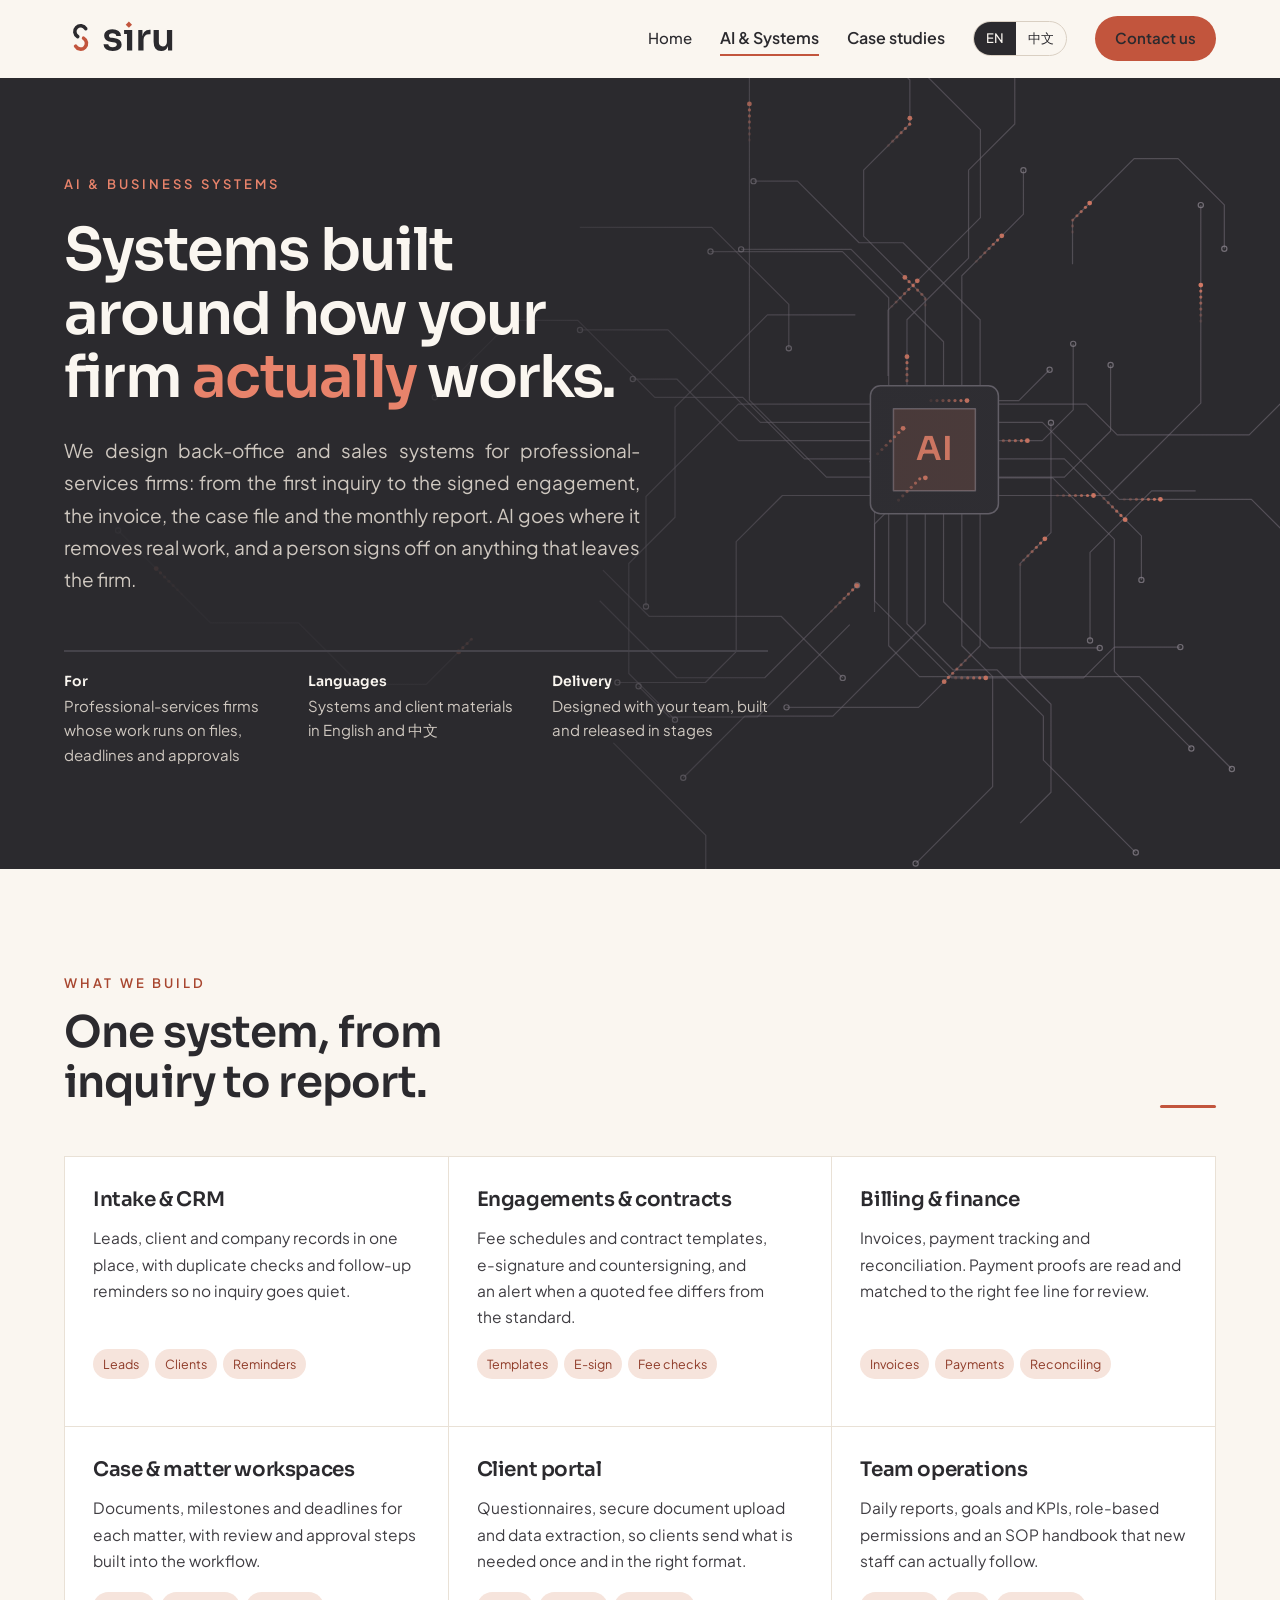
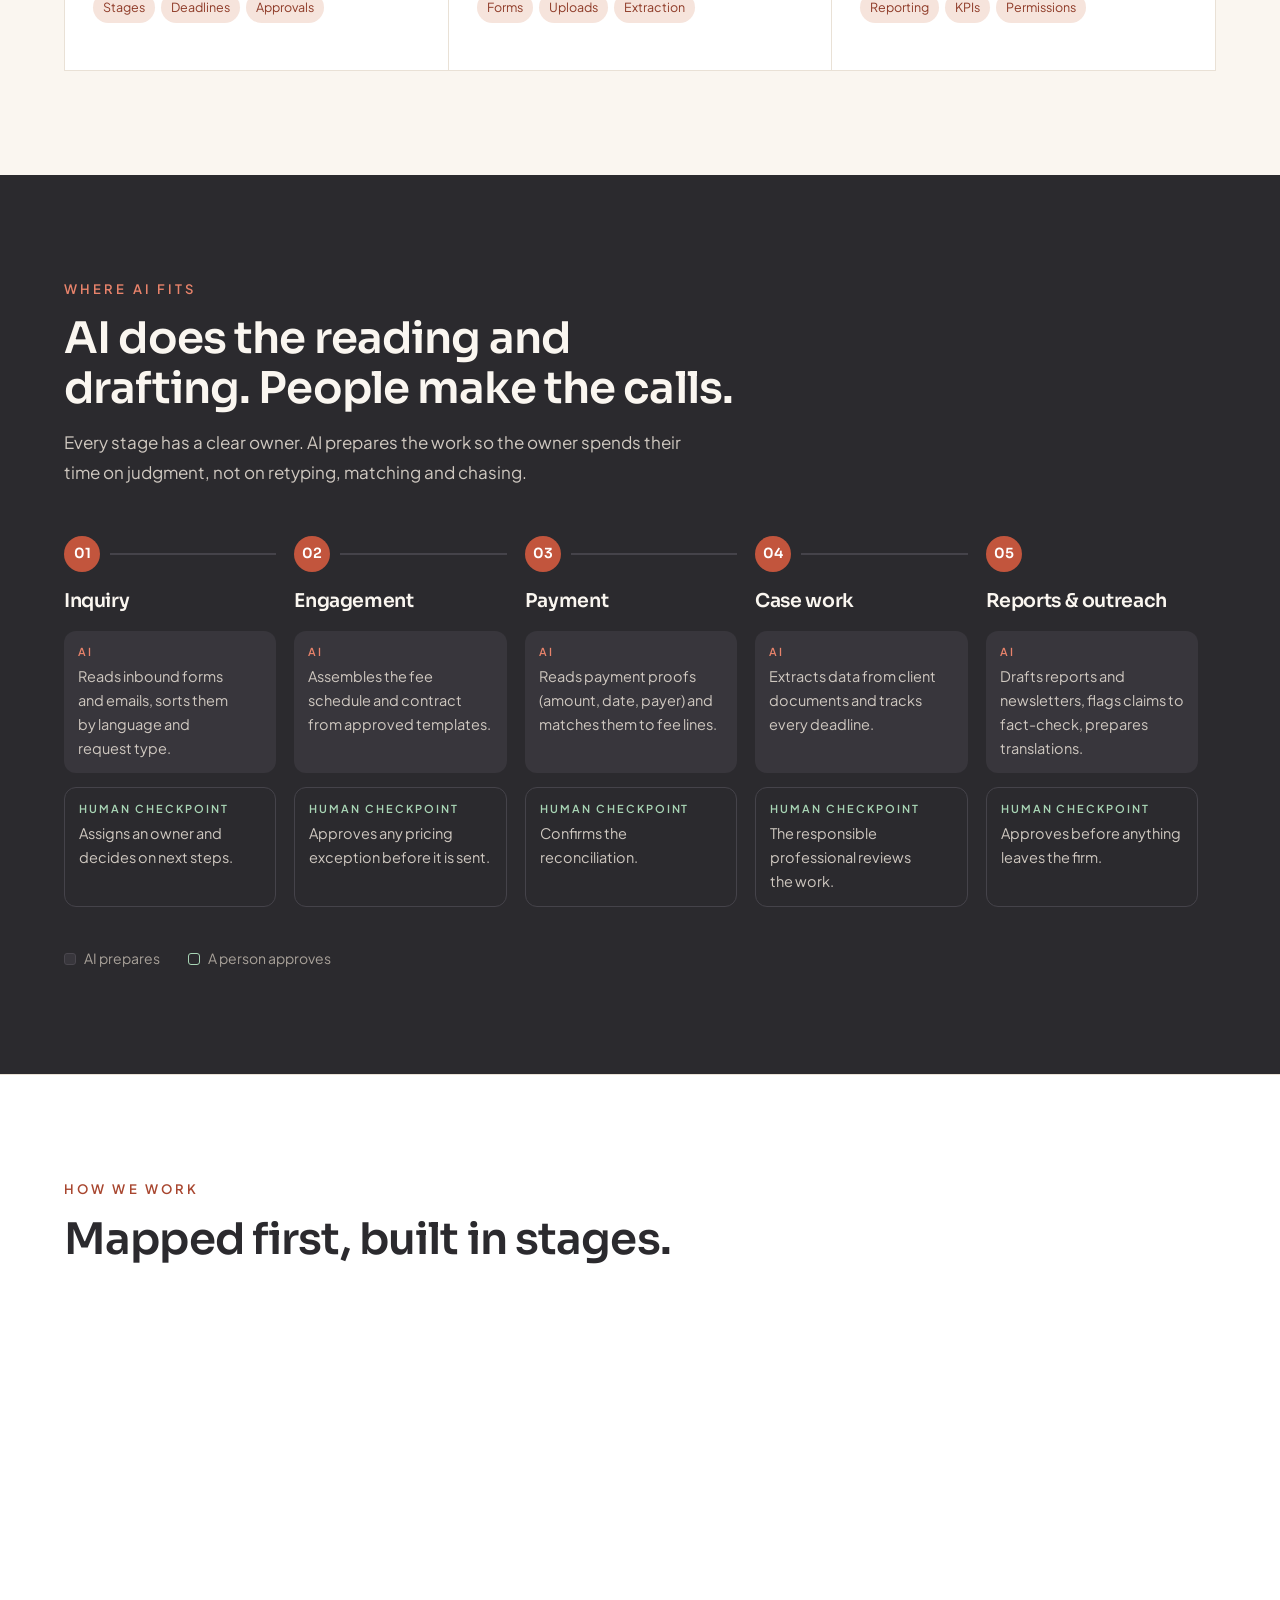
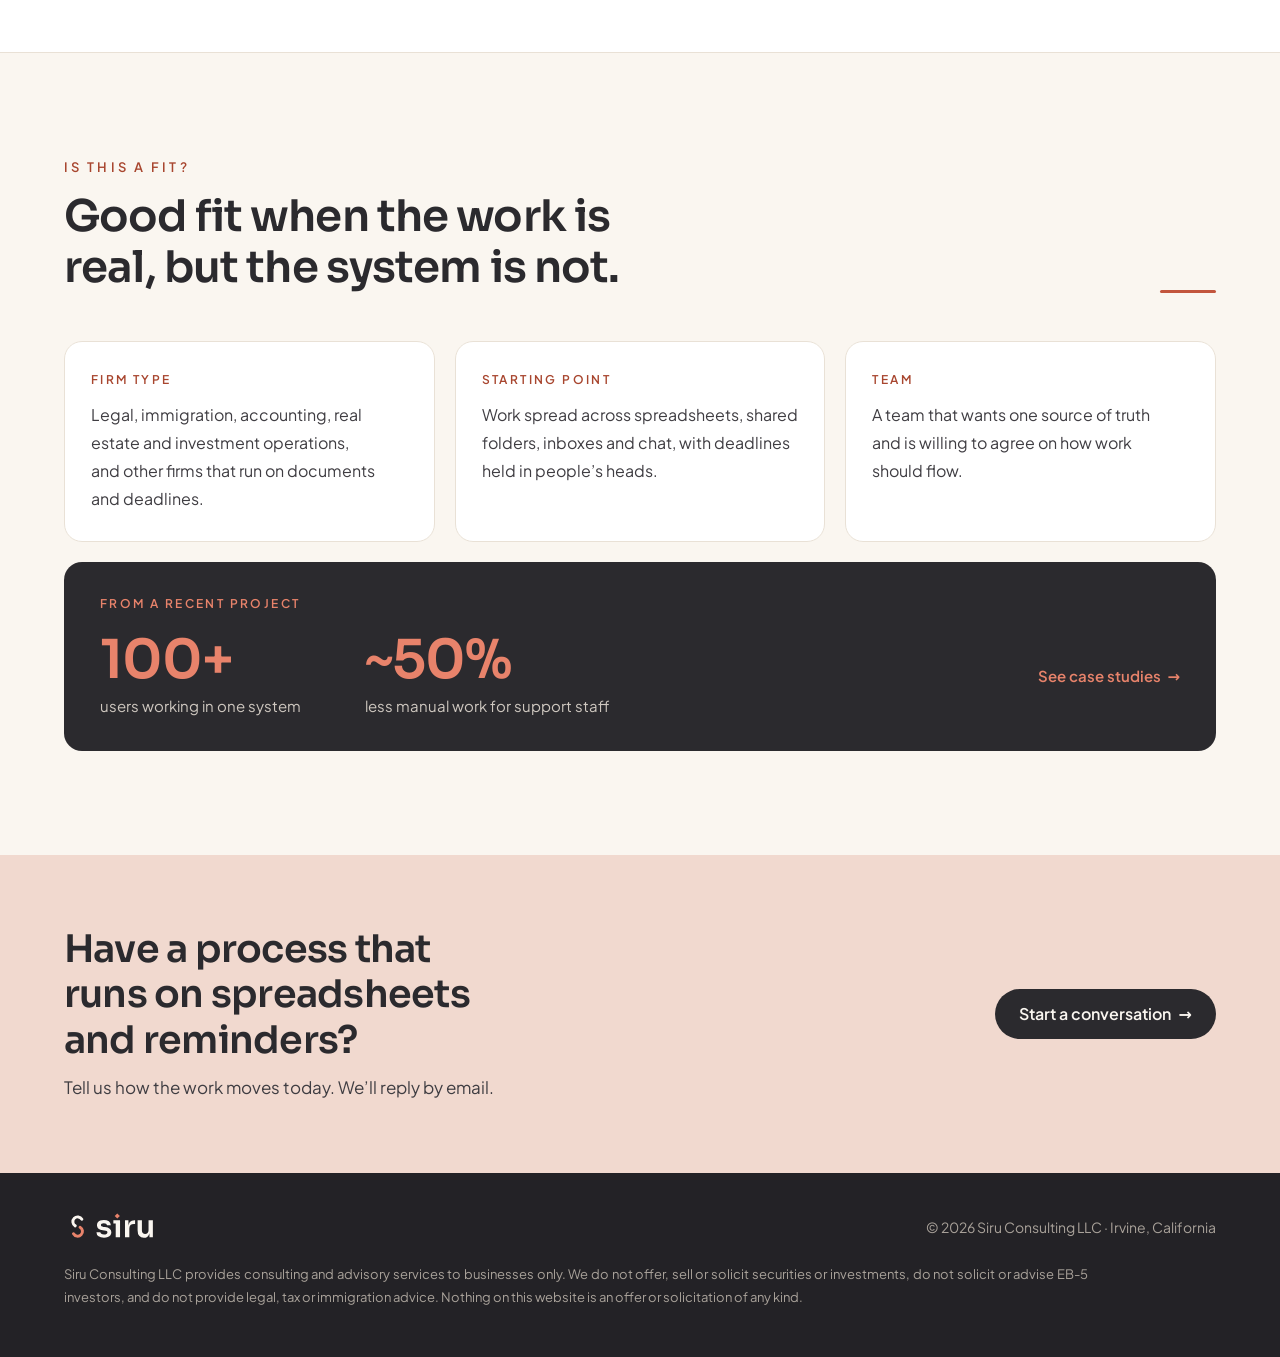
==== ai-systems/index.html @ 62e5049d "Add AI & Business Systems and Case studies pages (EN + ZH) - New pages /ai-systems/ and /work/ with " ====
<!doctype html>
<html lang="en">
<head>
<meta charset="utf-8">
<meta name="viewport" content="width=device-width, initial-scale=1">
<meta http-equiv="Content-Security-Policy" content="default-src 'self'; script-src 'self'; style-src 'self'; img-src 'self'; font-src 'self'; connect-src 'none'; object-src 'none'; base-uri 'self'; form-action 'none'; upgrade-insecure-requests">
<meta name="referrer" content="strict-origin-when-cross-origin">
<title>AI &amp; Business Systems | Siru Consulting</title>
<meta name="description" content="Back-office and sales systems for professional-services firms, from the first inquiry to the monthly report, with AI where it removes real work and a person signing off on anything that leaves the firm.">
<link rel="canonical" href="https://siruconsult.com/ai-systems/">
<link rel="alternate" hreflang="en" href="https://siruconsult.com/ai-systems/">
<link rel="alternate" hreflang="zh-Hans" href="https://siruconsult.com/zh/ai-systems/">
<link rel="alternate" hreflang="x-default" href="https://siruconsult.com/ai-systems/">
<meta property="og:type" content="website">
<meta property="og:site_name" content="Siru Consulting">
<meta property="og:title" content="AI &amp; Business Systems | Siru Consulting">
<meta property="og:description" content="Back-office and sales systems for professional-services firms, from the first inquiry to the monthly report, with AI where it removes real work and a person signing off on anything that leaves the firm.">
<meta property="og:url" content="https://siruconsult.com/ai-systems/">
<meta property="og:image" content="https://siruconsult.com/assets/img/og-image.png">
<meta property="og:locale" content="en_US">
<meta property="og:locale:alternate" content="zh_CN">
<meta name="twitter:card" content="summary_large_image">
<meta name="theme-color" content="#FAF6F0">
<link rel="icon" href="../assets/img/favicon.svg" type="image/svg+xml">
<link rel="icon" href="../assets/img/favicon-32.png" sizes="32x32" type="image/png">
<link rel="apple-touch-icon" href="../assets/img/apple-touch-icon.png">
<link rel="preload" href="../assets/fonts/sora-latin-600-normal.woff2" as="font" type="font/woff2" crossorigin>
<link rel="stylesheet" href="../assets/site.css">
<link rel="stylesheet" href="../assets/pages.css">
<script src="../assets/site.js"></script>
<script src="../assets/circuit.js" defer></script>
</head>
<body>
<a class="skip" href="#main">Skip to content</a>
<header class="site-header">
  <div class="wrap nav">
    <a class="brand" href="../"><img src="../assets/img/siru-lockup.svg" alt="Siru Consulting — home" width="112" height="34"></a>
    <nav class="nav-links" aria-label="Main">
      <a class="link" href="../">Home</a>
      <a class="nav-page" href="./" aria-current="page">AI & Systems</a>
      <a class="nav-page" href="../work/">Case studies</a>
      <span class="lang" role="group" aria-label="Language / 语言">
        <a class="lang-link" href="./" hreflang="en" lang="en" aria-current="true">EN</a>
        <a class="lang-link" href="../zh/ai-systems/" hreflang="zh-Hans" lang="zh-Hans" aria-current="false">中文</a>
      </span>
      <a class="btn btn-primary" href="../#contact">Contact us</a>
    </nav>
  </div>
</header>
<main id="main">
<section class="ph ph-dark"><canvas class="circuit" data-mode="dark" aria-hidden="true"></canvas><div class="ph-scrim" aria-hidden="true"></div><div class="wrap">
  <div class="ph-copy"><div class="eyebrow">AI & Business Systems</div><h1>Systems built around how your firm <em>actually</em> works.</h1><p class="lead">We design back-office and sales systems for professional-services firms: from the first inquiry to the signed engagement, the invoice, the case file and the monthly report. AI goes where it removes real work, and a person signs off on anything that leaves the firm.</p></div>
  <dl class="ph-aside"><div><dt>For</dt><dd>Professional-services firms whose work runs on files, deadlines and approvals</dd></div><div><dt>Languages</dt><dd>Systems and client materials in English and 中文</dd></div><div><dt>Delivery</dt><dd>Designed with your team, built and released in stages</dd></div></dl>
</div></section>
<section class="wrap section">
  <div class="section-head"><div class="titles"><div class="eyebrow">What we build</div><h2>One system, from inquiry to report.</h2></div><div class="rule" aria-hidden="true"></div></div>
  <div class="mods"><article class="mod"><h3>Intake & CRM</h3><p>Leads, client and company records in one place, with duplicate checks and follow-up reminders so no inquiry goes quiet.</p><ul class="tags"><li>Leads</li><li>Clients</li><li>Reminders</li></ul></article><article class="mod"><h3>Engagements & contracts</h3><p>Fee schedules and contract templates, e-signature and countersigning, and an alert when a quoted fee differs from the standard.</p><ul class="tags"><li>Templates</li><li>E-sign</li><li>Fee checks</li></ul></article><article class="mod"><h3>Billing & finance</h3><p>Invoices, payment tracking and reconciliation. Payment proofs are read and matched to the right fee line for review.</p><ul class="tags"><li>Invoices</li><li>Payments</li><li>Reconciling</li></ul></article><article class="mod"><h3>Case & matter workspaces</h3><p>Documents, milestones and deadlines for each matter, with review and approval steps built into the workflow.</p><ul class="tags"><li>Stages</li><li>Deadlines</li><li>Approvals</li></ul></article><article class="mod"><h3>Client portal</h3><p>Questionnaires, secure document upload and data extraction, so clients send what is needed once and in the right format.</p><ul class="tags"><li>Forms</li><li>Uploads</li><li>Extraction</li></ul></article><article class="mod"><h3>Team operations</h3><p>Daily reports, goals and KPIs, role-based permissions and an SOP handbook that new staff can actually follow.</p><ul class="tags"><li>Reporting</li><li>KPIs</li><li>Permissions</li></ul></article></div>
</section>
<section class="flow-band"><div class="wrap section">
  <div class="section-head"><div class="titles"><div class="eyebrow">Where AI fits</div><h2>AI does the reading and drafting. People make the calls.</h2><p class="section-intro">Every stage has a clear owner. AI prepares the work so the owner spends their time on judgment, not on retyping, matching and chasing.</p></div></div>
  <ol class="flow"><li><div class="stage"><span class="dotn">01</span><span class="line"></span></div><h3>Inquiry</h3><p class="ai"><span class="k">AI</span>Reads inbound forms and emails, sorts them by language and request type.</p><p class="hu"><span class="k">Human checkpoint</span>Assigns an owner and decides on next steps.</p></li><li><div class="stage"><span class="dotn">02</span><span class="line"></span></div><h3>Engagement</h3><p class="ai"><span class="k">AI</span>Assembles the fee schedule and contract from approved templates.</p><p class="hu"><span class="k">Human checkpoint</span>Approves any pricing exception before it is sent.</p></li><li><div class="stage"><span class="dotn">03</span><span class="line"></span></div><h3>Payment</h3><p class="ai"><span class="k">AI</span>Reads payment proofs (amount, date, payer) and matches them to fee lines.</p><p class="hu"><span class="k">Human checkpoint</span>Confirms the reconciliation.</p></li><li><div class="stage"><span class="dotn">04</span><span class="line"></span></div><h3>Case work</h3><p class="ai"><span class="k">AI</span>Extracts data from client documents and tracks every deadline.</p><p class="hu"><span class="k">Human checkpoint</span>The responsible professional reviews the work.</p></li><li><div class="stage"><span class="dotn">05</span><span class="line"></span></div><h3>Reports & outreach</h3><p class="ai"><span class="k">AI</span>Drafts reports and newsletters, flags claims to fact-check, prepares translations.</p><p class="hu"><span class="k">Human checkpoint</span>Approves before anything leaves the firm.</p></li></ol>
  <div class="flow-legend"><span><i class="l-ai"></i>AI prepares</span><span><i class="l-hu"></i>A person approves</span></div>
</div></section>
<section class="band"><div class="wrap section">
  <div class="section-head"><div class="titles"><div class="eyebrow">How we work</div><h2>Mapped first, built in stages.</h2></div></div>
  <ol class="steps"><li class="step"><div class="n" aria-hidden="true">01</div><h3>Map the work</h3><p>We sit with the people doing it and trace real files end to end, before any screen is drawn.</p></li><li class="step"><div class="n" aria-hidden="true">02</div><h3>Design</h3><p>Data model, roles, permissions and approval points, agreed with you in plain language.</p></li><li class="step"><div class="n" aria-hidden="true">03</div><h3>Build in stages</h3><p>Each release goes to a test site first and is reviewed before it reaches your team.</p></li><li class="step"><div class="n" aria-hidden="true">04</div><h3>Hand over</h3><p>Guides for each role, alerts when something breaks, and support as the firm changes.</p></li></ol>
</div></section>
<section class="wrap section">
  <div class="section-head"><div class="titles"><div class="eyebrow">Is this a fit?</div><h2>Good fit when the work is real, but the system is not.</h2></div><div class="rule" aria-hidden="true"></div></div>
  <div class="fit-grid"><div class="fit-card"><div class="fit-k">Firm type</div><p>Legal, immigration, accounting, real estate and investment operations, and other firms that run on documents and deadlines.</p></div><div class="fit-card"><div class="fit-k">Starting point</div><p>Work spread across spreadsheets, shared folders, inboxes and chat, with deadlines held in people’s heads.</p></div><div class="fit-card"><div class="fit-k">Team</div><p>A team that wants one source of truth and is willing to agree on how work should flow.</p></div><div class="fit-res"><div class="fit-k">From a recent project</div><div class="stats"><div class="stat"><b>100+</b><span>users working in one system</span></div><div class="stat"><b>~50%</b><span>less manual work for support staff</span></div></div><a class="card-more" href="../work/">See case studies <span aria-hidden="true">→</span></a></div></div>
</section>
</main>
<section class="cta">
  <div class="wrap">
    <div><h2>Have a process that runs on spreadsheets and reminders?</h2><p>Tell us how the work moves today. We’ll reply by email.</p></div>
    <a class="btn btn-dark" href="../#contact">Start a conversation <span class="arrow" aria-hidden="true">→</span></a>
  </div>
</section>
<footer class="site-footer">
  <div class="wrap footer-inner">
    <div class="footer-top">
      <img src="../assets/img/siru-lockup-reverse.svg" alt="Siru Consulting" width="92" height="28">
      <span>© 2026 Siru Consulting LLC · Irvine, California</span>
    </div>
    <p class="disclaimer">Siru Consulting LLC provides consulting and advisory services to businesses only. We do not offer, sell or solicit securities or investments, do not solicit or advise EB-5 investors, and do not provide legal, tax or immigration advice. Nothing on this website is an offer or solicitation of any kind.</p>
  </div>
</footer>
</body>
</html>
---- assets/site.css ----
/* Siru Consulting — site styles */
@font-face{font-family:"Sora";src:url("fonts/sora-latin-400-normal.woff2") format("woff2");font-weight:400;font-style:normal;font-display:swap}
@font-face{font-family:"Sora";src:url("fonts/sora-latin-600-normal.woff2") format("woff2");font-weight:600;font-style:normal;font-display:swap}
@font-face{font-family:"Plus Jakarta Sans";src:url("fonts/plus-jakarta-sans-latin-400-normal.woff2") format("woff2");font-weight:400;font-style:normal;font-display:swap}
@font-face{font-family:"Plus Jakarta Sans";src:url("fonts/plus-jakarta-sans-latin-500-normal.woff2") format("woff2");font-weight:500;font-style:normal;font-display:swap}
@font-face{font-family:"Plus Jakarta Sans";src:url("fonts/plus-jakarta-sans-latin-600-normal.woff2") format("woff2");font-weight:600;font-style:normal;font-display:swap}

:root{
  --ink:#2B2A2E; --ink-deep:#232226; --ink-soft:#3F3D42; --mute:#5C5650;
  --coral:#C2553D; --coral-text:#A8462F; --coral-light:#E8836B;
  --paper:#FAF6F0; --white:#FFFFFF; --blush:#F1D9CF; --tag-bg:#F6E4DC; --tag-ink:#8E3A27;
  --line:#E9E1D6; --line-dark:#45434A; --on-dark:#FAF6F0; --on-dark-mute:#CFC8C0; --on-dark-faint:#A9A29A;
  --display:"Sora","PingFang SC","Hiragino Sans GB","Microsoft YaHei","Noto Sans SC",system-ui,sans-serif;
  --body:"Plus Jakarta Sans","PingFang SC","Hiragino Sans GB","Microsoft YaHei","Noto Sans SC",system-ui,sans-serif;
  --wrap:1200px; --radius:18px; --ease:cubic-bezier(.2,.7,.2,1);
}
*,*::before,*::after{box-sizing:border-box}
html{scroll-behavior:smooth;-webkit-text-size-adjust:100%}
body{margin:0;background:var(--paper);color:var(--ink);font-family:var(--body);font-size:17px;line-height:1.65;-webkit-font-smoothing:antialiased}
img,svg{display:block;max-width:100%}
a{color:var(--coral-text)}
a:hover{color:var(--ink)}
:focus-visible{outline:3px solid var(--coral);outline-offset:3px;border-radius:6px}
h1,h2,h3{font-family:var(--display);font-weight:600;letter-spacing:-.02em;margin:0;color:inherit}
p{margin:0}
.wrap{max-width:var(--wrap);margin:0 auto;padding:0 24px}
.skip{position:absolute;left:-9999px;top:8px;background:var(--ink);color:var(--paper);padding:10px 16px;border-radius:8px;z-index:100}
.skip:focus{left:16px}
.eyebrow{font-size:13px;letter-spacing:.24em;text-transform:uppercase;font-weight:600;color:var(--coral-text)}
:lang(zh) .eyebrow{letter-spacing:.16em}

/* Header */
.site-header{position:sticky;top:0;z-index:50;background:rgba(250,246,240,.86);backdrop-filter:saturate(1.4) blur(10px);-webkit-backdrop-filter:saturate(1.4) blur(10px);border-bottom:1px solid transparent;transition:border-color .3s,box-shadow .3s}
.site-header.is-scrolled{border-bottom-color:var(--line);box-shadow:0 6px 24px rgba(43,42,46,.05)}
.nav{display:flex;align-items:center;justify-content:space-between;gap:16px;padding-top:16px;padding-bottom:16px}
.brand{display:flex;align-items:center;text-decoration:none}
.brand img{height:34px;width:auto}
.nav-links{display:flex;align-items:center;gap:28px;font-size:15px;font-weight:500}
.nav-links a{color:var(--ink);text-decoration:none;position:relative}
.nav-links a.link::after{content:"";position:absolute;left:0;right:0;bottom:-4px;height:2px;background:var(--coral);transform:scaleX(0);transform-origin:left;transition:transform .35s var(--ease)}
.nav-links a.link:hover::after{transform:scaleX(1)}
.lang{display:flex;border:1px solid #D9CFC2;border-radius:999px;overflow:hidden;font-size:13px}
.lang a{padding:6px 12px;text-decoration:none;color:var(--ink)}
.lang a[aria-current="true"]{background:var(--ink);color:var(--paper)}
.btn{display:inline-flex;align-items:center;justify-content:center;gap:8px;min-height:46px;padding:12px 24px;border-radius:999px;font-weight:600;font-size:16px;text-decoration:none;transition:transform .2s var(--ease),background .2s,color .2s,box-shadow .2s}
.btn:hover{transform:scale(1.02)}
.btn-primary{background:var(--coral);color:var(--white)}
.btn-primary:hover{background:var(--coral-text);color:var(--white);box-shadow:0 10px 24px rgba(194,85,61,.25)}
.btn-dark{background:var(--ink);color:var(--paper)}
.btn-dark:hover{background:var(--ink-deep);color:var(--paper);box-shadow:0 10px 24px rgba(43,42,46,.2)}
.btn-ghost{border:1px solid var(--ink);color:var(--ink)}
.btn-ghost:hover{background:var(--ink);color:var(--paper)}
.btn .arrow{transition:transform .25s var(--ease)}
.btn:hover .arrow{transform:translateX(3px)}
.nav .btn{min-height:42px;padding:10px 20px;font-size:15px}

/* Hero — background video */
.hv{position:relative;min-height:clamp(600px,92vh,940px);display:flex;align-items:center;overflow:hidden;background:#F4F1EC}
.hv-media{position:absolute;inset:0}
.hv-video,.hv-end{position:absolute;inset:0;width:100%;height:100%;object-fit:cover}
.hv-end{background:#F4F1EC url("video/hero-end.jpg") center/cover no-repeat;opacity:0;transition:opacity .6s var(--ease)}
.hv-scrim{position:absolute;inset:0;background:
  linear-gradient(180deg,rgba(250,246,240,.82) 0,rgba(250,246,240,0) 150px),
  linear-gradient(90deg,rgba(250,246,240,.87) 0%,rgba(250,246,240,.82) 38%,rgba(250,246,240,.52) 54%,rgba(250,246,240,.12) 70%,rgba(250,246,240,.03) 100%)}
.hv-logo{position:absolute;right:max(24px,calc((100% - 1200px) / 2 + 24px));top:50%;width:clamp(220px,22vw,320px);height:auto;transform:translate(3.41%,-44%);opacity:0;transition:opacity 1.1s var(--ease),transform 1.1s var(--ease)}
.hv.is-ended .hv-end{opacity:1}
.hv.is-ended .hv-logo{opacity:1;transform:translate(3.41%,-50%)}
.hv-inner{position:relative;z-index:1;width:100%;padding-top:120px;padding-bottom:88px}
.hero-copy{display:flex;flex-direction:column;gap:26px;max-width:42rem}
.hv h1{font-size:clamp(40px,5.4vw,72px);line-height:1.05;letter-spacing:-.03em}
.hv h1 .line{display:block;white-space:nowrap}
:lang(zh) .hv h1{letter-spacing:0;line-height:1.2}
.hv h1 em{font-style:normal;color:var(--coral)}
.hv .lead{font-size:19px;line-height:1.7;color:var(--ink-soft);max-width:34rem}
.actions{display:flex;flex-wrap:wrap;gap:14px}
.hv-toggle{position:absolute;right:24px;bottom:24px;z-index:2;width:44px;height:44px;border-radius:50%;border:1px solid rgba(43,42,46,.18);background:rgba(250,246,240,.8);color:var(--ink);display:flex;align-items:center;justify-content:center;cursor:pointer;backdrop-filter:blur(6px);-webkit-backdrop-filter:blur(6px);transition:background .2s,transform .2s}
.hv-toggle[hidden]{display:none}
.hv-toggle:hover{background:var(--white);transform:scale(1.05)}
.hv-toggle svg{width:18px;height:18px;fill:currentColor}
.hv-toggle .i-play{display:none}
.hv-toggle.is-paused .i-play{display:block}
.hv-toggle.is-paused .i-pause{display:none}
/* hero entrance: lines fade up, 120ms stagger */
@keyframes fadeup{from{opacity:0;transform:translateY(18px)}to{opacity:1;transform:none}}
.js .hv .anim{opacity:0;animation:fadeup .65s var(--ease) forwards}
.js .hv .a0{animation-delay:.05s}.js .hv .a1{animation-delay:.17s}.js .hv .a2{animation-delay:.29s}.js .hv .a3{animation-delay:.45s}.js .hv .a4{animation-delay:.57s}
/* header floats over the video hero, turns to frosted glass after the hero */
.has-hv .site-header{position:fixed;left:0;right:0;background:transparent;backdrop-filter:none;-webkit-backdrop-filter:none}
.has-hv .site-header.is-scrolled{background:rgba(250,246,240,.86);backdrop-filter:saturate(1.4) blur(10px);-webkit-backdrop-filter:saturate(1.4) blur(10px)}

/* Marquee */
.marquee{border-top:1px solid var(--line);border-bottom:1px solid var(--line);background:var(--white);overflow:hidden}
.marquee-track{display:flex;width:max-content;animation:marquee 40s linear infinite}
.marquee:hover .marquee-track{animation-play-state:paused}
.marquee ul{display:flex;align-items:center;gap:44px;list-style:none;margin:0;padding:18px 22px;font-family:var(--display);font-weight:600;font-size:15px;white-space:nowrap}
.marquee li.dot{color:var(--coral);font-size:11px}
@keyframes marquee{to{transform:translateX(-50%)}}

/* Sections */
.section{padding-top:104px;padding-bottom:104px}
.section-head{display:flex;flex-wrap:wrap;justify-content:space-between;align-items:flex-end;gap:24px;margin-bottom:48px}
.section-head .titles{display:flex;flex-direction:column;gap:14px;max-width:44rem}
.section h2{font-size:clamp(30px,3.4vw,46px);line-height:1.15}
:lang(zh) .section h2{letter-spacing:0;line-height:1.3}
.rule{width:56px;height:3px;background:var(--coral);border-radius:2px}

/* Services */
.cards{display:grid;grid-template-columns:repeat(auto-fit,minmax(min(100%,300px),1fr));gap:24px}
.card{background:var(--white);border:1px solid var(--line);border-radius:var(--radius);padding:36px 32px;display:flex;flex-direction:column;gap:18px;transition:transform .2s ease-out,box-shadow .2s ease-out,border-color .2s}
.card:hover{transform:translateY(-4px);box-shadow:0 14px 32px rgba(43,42,46,.08);border-color:#E2D3C4}
.card .num{font-family:var(--display);font-weight:600;font-size:14px;color:var(--coral-text);width:44px;height:44px;border-radius:50%;border:1px solid #E6CFC4;background:var(--tag-bg);display:flex;align-items:center;justify-content:center;transition:transform .2s ease-out}
.card:hover .num{transform:scale(1.08)}
.card h3{font-size:24px;line-height:1.25}
.card p{font-size:16px;line-height:1.7;color:var(--ink-soft)}
.card p + p{margin-top:-6px}
.tags{display:flex;flex-wrap:wrap;gap:8px;margin-top:auto;padding:0;list-style:none}
.tags li{font-size:13px;padding:6px 12px;border-radius:999px;background:var(--tag-bg);color:var(--tag-ink)}
.card.dark{background:var(--ink);border-color:var(--ink);color:var(--on-dark)}
.card.dark .num{color:var(--coral-light);background:#3A383E;border-color:#4A474E}
.card.dark p{color:var(--on-dark-mute)}
.card.dark .tags li{background:#3A383E;color:#F3D3C8}

/* Approach */
.band{background:var(--white);border-top:1px solid var(--line);border-bottom:1px solid var(--line)}
.steps{list-style:none;margin:0;padding:0;display:grid;grid-template-columns:repeat(auto-fit,minmax(min(100%,230px),1fr));position:relative}
.steps::before{content:"";position:absolute;left:0;right:0;top:0;height:2px;background:var(--ink);transform-origin:left}
.js .steps.reveal{opacity:1;transform:none}
.js .steps::before{transform:scaleX(0);transition:transform .9s var(--ease)}
.js .steps.is-in::before{transform:scaleX(1)}
.js .steps .step{opacity:0;transform:translateY(16px);transition:opacity .6s var(--ease),transform .6s var(--ease)}
.js .steps.is-in .step{opacity:1;transform:none}
.js .steps.is-in .s1{transition-delay:.15s}.js .steps.is-in .s2{transition-delay:.3s}.js .steps.is-in .s3{transition-delay:.45s}
.steps li{padding:28px 24px 8px 0;display:flex;flex-direction:column;gap:12px}
.steps .n{font-family:var(--display);font-weight:600;font-size:40px;color:#D9CFC2;transition:color .4s}
.steps li:hover .n,.steps li:last-child .n{color:var(--coral)}
.steps h3{font-size:20px}
.steps p{font-size:15px;line-height:1.7;color:var(--ink-soft)}

/* About */
.about{display:grid;grid-template-columns:repeat(auto-fit,minmax(min(100%,340px),1fr));gap:56px;align-items:start}
.about .titles{display:flex;flex-direction:column;gap:14px}
.about .body{display:flex;flex-direction:column;gap:22px;font-size:17px;line-height:1.8;color:var(--ink-soft)}
.facts{display:flex;flex-wrap:wrap;gap:16px;margin:8px 0 0;padding:0}
.facts div{flex:1 1 0;min-width:max-content;border-top:1px solid #D9CFC2;padding-top:14px}
.facts dt{font-family:var(--display);font-size:15px;font-weight:600;color:var(--ink)}
.facts dd{margin:0;font-size:15px}

/* Contact */
.contact{background:var(--ink);color:var(--on-dark)}
.contact .eyebrow{color:var(--coral-light)}
.contact-grid{display:grid;grid-template-columns:repeat(auto-fit,minmax(min(100%,340px),1fr));gap:48px 64px;align-items:start}
.contact-intro{display:flex;flex-direction:column;gap:28px}
.contact-intro .titles{display:flex;flex-direction:column;gap:14px}
.contact-lead{font-size:17px;line-height:1.75;color:var(--on-dark-mute);max-width:30rem}
.contact h2{font-size:clamp(32px,3.8vw,52px);line-height:1.1}
:lang(zh) .contact h2{letter-spacing:0;line-height:1.3}
.contact-list{margin:0;padding:0;border-top:1px solid var(--line-dark)}
.contact-list div{display:flex;justify-content:space-between;align-items:baseline;gap:16px;padding:22px 0;border-bottom:1px solid var(--line-dark);font-size:20px}
.contact-list dt{color:var(--on-dark-faint);font-size:15px}
.contact-list dd{margin:0;text-align:right}
.contact-list a{color:var(--on-dark);text-decoration:none;background-image:linear-gradient(var(--coral-light),var(--coral-light));background-size:0 1px;background-position:0 100%;background-repeat:no-repeat;transition:background-size .35s var(--ease)}
.contact-list a:hover{background-size:100% 1px;color:var(--on-dark)}
.contact-form{background:#333237;border:1px solid var(--line-dark);border-radius:var(--radius);padding:36px 32px;display:flex;flex-direction:column;gap:20px}
.field-row{display:grid;grid-template-columns:repeat(auto-fit,minmax(min(100%,200px),1fr));gap:20px}
.field{display:flex;flex-direction:column;gap:8px}
.field label{font-size:14px;font-weight:500;color:var(--on-dark-mute)}
.field .req{color:var(--coral-light)}
.field .opt{color:var(--on-dark-faint);font-weight:400}
.field input,.field textarea{width:100%;font:inherit;font-size:16px;color:var(--on-dark);background:var(--ink-deep);border:1px solid var(--line-dark);border-radius:12px;padding:12px 14px;transition:border-color .2s,box-shadow .2s}
.field textarea{resize:vertical;min-height:132px;line-height:1.6}
.field input:focus,.field textarea:focus{outline:none;border-color:var(--coral-light);box-shadow:0 0 0 3px rgba(232,131,107,.22)}
.contact-form .hp{position:absolute;left:-9999px;width:1px;height:1px;opacity:0}
.captcha{min-height:78px}
.form-foot{display:flex;flex-wrap:wrap;align-items:center;gap:14px 20px}
.contact-form .btn{border:0;cursor:pointer;font-family:inherit}
.contact-form .btn[disabled]{opacity:.65;cursor:wait;transform:none}
.form-note{font-size:13px;color:var(--on-dark-faint)}
.form-status{font-size:15px;line-height:1.6;min-height:0}
.form-status:empty{display:none}
.form-status.is-ok{color:#A8D5B5}
.form-status.is-error{color:var(--coral-light)}

/* Typography: no stranded last words; body copy justified */
h1,h2,h3{text-wrap:balance}
p,dd,.steps li{text-wrap:pretty}
.lead,.card p,.about .body p,.contact-lead,.disclaimer,:lang(zh) .steps p{text-align:justify;-webkit-hyphens:auto;hyphens:auto}
:lang(zh) h1,:lang(zh) h2,:lang(zh) h3{word-break:keep-all;overflow-wrap:break-word}
:lang(zh) body{line-break:strict}

/* Footer */
.site-footer{background:var(--ink-deep);color:var(--on-dark-faint)}
.footer-inner{display:flex;flex-direction:column;gap:22px;padding-top:40px;padding-bottom:48px}
.footer-top{display:flex;flex-wrap:wrap;justify-content:space-between;align-items:center;gap:16px;font-size:14px}
.footer-top img{height:28px;width:auto}
.disclaimer{font-size:13px;line-height:1.75;max-width:64rem}

/* Language switch: 150ms fade */
@keyframes pagein{from{opacity:0}to{opacity:1}}
.js body{animation:pagein .15s ease-out both}
.js body.is-leaving{opacity:0;transition:opacity .15s ease-in}

/* 404 */
.notfound{min-height:70vh;display:flex;flex-direction:column;justify-content:center;gap:24px;padding-top:80px;padding-bottom:80px}
.notfound h1{font-size:clamp(36px,5vw,60px)}

/* Scroll reveal (only when JS is running) */
.js .reveal{opacity:0;transform:translateY(24px);transition:opacity .6s var(--ease),transform .6s var(--ease)}
.js .reveal.is-in{opacity:1;transform:none}
.js .reveal.d1{transition-delay:.08s}.js .reveal.d2{transition-delay:.16s}.js .reveal.d3{transition-delay:.24s}

/* Small screens */
@media (max-width:760px){
  body{font-size:16px}
  .nav-links .link{display:none}
  .nav-links{gap:12px}
  .brand img{height:28px}
  .hv{display:block;min-height:0;background:var(--paper)}
  .hv-media{position:relative;inset:auto;aspect-ratio:16/9;margin-top:64px}
  .hv-scrim{background:none}
  .hv-logo{right:auto;left:50%;width:46%;transform:translate(-58%,-44%)}
  .hv.is-ended .hv-logo{transform:translate(-58%,-50%)}
  .hv-inner{padding-top:36px;padding-bottom:56px}
  .hv h1{font-size:clamp(30px,9.8vw,40px)}
  .hv-toggle{top:calc(64px + 56.25vw - 56px);bottom:auto;right:12px}
  .has-hv .site-header{background:rgba(250,246,240,.92)}
  .section{padding-top:72px;padding-bottom:72px}
  .contact-list div{flex-direction:column;align-items:flex-start;gap:4px}
  .contact-list dd{text-align:left}
  .contact-form{padding:28px 16px}
  .card{padding:30px 22px}
}
@media (max-width:420px){
  .nav .btn{display:none}
}
@media (max-width:380px){
  .captcha .h-captcha{transform:scale(.88);transform-origin:left top}
}
@media (prefers-reduced-motion:reduce){
  *,*::before,*::after{animation:none!important;transition:none!important;scroll-behavior:auto!important}
  .arc{stroke-dashoffset:0}
  .js .reveal{opacity:1;transform:none}
  .js .hv .anim,.js .steps .step{opacity:1;transform:none}
  .js .steps::before{transform:none}
}

/* Separate pages in the main nav (AI & Systems, Case studies): bold, slightly larger, same colour as the other links */
.nav-links a.nav-page{font-weight:700;font-size:16px;color:var(--ink)}
.nav-links a.nav-page::after{content:"";position:absolute;left:0;right:0;bottom:-4px;height:2px;background:var(--coral);transform:scaleX(0);transform-origin:left;transition:transform .35s var(--ease)}
.nav-links a.nav-page:hover::after,.nav-links a.nav-page[aria-current="page"]::after{transform:scaleX(1)}

/* Services: one full-width row per service (title on the left, text and tags on the right) */
.cards{grid-template-columns:1fr;gap:20px}
.card{display:grid;grid-template-columns:minmax(0,1fr) minmax(0,1.7fr);gap:24px 56px;align-items:start;padding:36px 40px}
.card:hover{transform:translateY(-2px)}
.card-l{display:flex;flex-direction:column;align-items:flex-start;gap:18px}
.card-r{display:flex;flex-direction:column;gap:12px}
.card-r .tags{margin-top:8px}
.card p{text-align:left;-webkit-hyphens:none;hyphens:none}
:lang(zh) .card p{text-align:justify}
.card-more{font-weight:600;font-size:15px;color:var(--coral-light);text-decoration:none;display:inline-flex;gap:6px}
.card-more:hover{color:var(--on-dark)}

@media (max-width:900px){
  .card{grid-template-columns:1fr;gap:18px;padding:30px 24px}
}
@media (max-width:760px){
  .nav{flex-wrap:wrap}
  .nav-links{flex-wrap:wrap;justify-content:flex-end;row-gap:8px}
  .nav-links a.nav-page{font-size:15px}
}
---- assets/pages.css ----
/* Siru Consulting — inner pages: AI & Business Systems (/ai-systems/) and Case studies (/work/) */

/* Page hero (no video on inner pages) */
.ph{border-bottom:1px solid var(--line)}
.ph .wrap{padding-top:96px;padding-bottom:80px;display:grid;grid-template-columns:repeat(auto-fit,minmax(min(100%,420px),1fr));gap:40px 64px;align-items:end}
.ph-copy{display:flex;flex-direction:column;gap:24px;min-width:0}
.ph h1{font-size:clamp(36px,4.6vw,60px);line-height:1.08;letter-spacing:-.03em}
.ph h1 em{font-style:normal;color:var(--coral)}
:lang(zh) .ph h1{letter-spacing:0;line-height:1.25}
.ph .lead{font-size:19px;line-height:1.7;color:var(--ink-soft);max-width:36rem}
.ph-aside{border-top:2px solid var(--ink);padding-top:18px;display:flex;flex-direction:column;gap:10px;font-size:15px;color:var(--ink-soft);min-width:0}
.ph-aside dt{font-family:var(--display);font-weight:600;color:var(--ink);font-size:14px}
.ph-aside dd{margin:0 0 6px}

/* Module grid */
.mods{display:grid;grid-template-columns:repeat(auto-fit,minmax(min(100%,320px),1fr));gap:0;border-top:1px solid var(--line);border-left:1px solid var(--line)}
.mod{padding:30px 28px;border-right:1px solid var(--line);border-bottom:1px solid var(--line);background:var(--white);display:flex;flex-direction:column;gap:12px;min-width:0}
.mod h3{font-size:20px;line-height:1.3}
.mod p{font-size:15.5px;line-height:1.7;color:var(--ink-soft);text-align:justify;hyphens:auto}
.mod .tags{margin-top:6px}

/* Flow: inquiry to report */
.flow-band{background:var(--ink);color:var(--on-dark)}
.flow-band .eyebrow{color:var(--coral-light)}
.flow-band .section-intro{color:var(--on-dark-mute);max-width:40rem;font-size:17px;line-height:1.75;text-align:justify}
.flow{list-style:none;margin:0;padding:0;display:grid;grid-template-columns:repeat(5,minmax(0,1fr));gap:0;position:relative}
.flow li{display:flex;flex-direction:column;gap:14px;padding:0 18px 0 0;min-width:0}
.flow .stage{display:flex;align-items:center;gap:10px}
.flow .dotn{flex:none;width:36px;height:36px;border-radius:50%;background:var(--coral);color:var(--white);font-family:var(--display);font-weight:600;font-size:14px;display:flex;align-items:center;justify-content:center}
.flow .line{flex:1;height:2px;background:var(--line-dark)}
.flow li:last-child .line{display:none}
.flow h3{font-size:19px}
.flow .ai,.flow .hu{font-size:14.5px;line-height:1.65;border-radius:12px;padding:12px 14px}
.flow .ai{background:#38363C;color:var(--on-dark-mute)}
.flow .hu{border:1px solid var(--line-dark);color:var(--on-dark-mute)}
.flow .k{display:block;font-size:11px;letter-spacing:.18em;text-transform:uppercase;font-weight:600;margin-bottom:4px}
.flow .ai .k{color:var(--coral-light)}
.flow .hu .k{color:#A8D5B5}
:lang(zh) .flow .k{letter-spacing:.1em}
.flow-legend{display:flex;flex-wrap:wrap;gap:10px 28px;margin-top:40px;font-size:14px;color:var(--on-dark-faint)}
.flow-legend span{display:inline-flex;align-items:center;gap:8px}
.flow-legend i{width:12px;height:12px;border-radius:3px;display:inline-block}
.flow-legend .l-ai{background:#38363C;border:1px solid #4A474E}
.flow-legend .l-hu{border:1px solid #A8D5B5}


/* Case studies */
.cases{display:flex;flex-direction:column;gap:28px}
.case{background:var(--white);border:1px solid var(--line);border-radius:var(--radius);padding:40px 36px;display:grid;grid-template-columns:minmax(0,1fr) minmax(0,2fr);gap:28px 56px}
.case-head{display:flex;flex-direction:column;gap:14px;min-width:0}
.case-head .eyebrow{font-size:12px}
.case-head h2{font-size:clamp(24px,2.4vw,30px);line-height:1.25}
:lang(zh) .case-head h2{line-height:1.4}
.case-body{display:grid;grid-template-columns:repeat(auto-fit,minmax(min(100%,220px),1fr));gap:24px 32px;min-width:0}
.case-body h3{font-size:14px;letter-spacing:.14em;text-transform:uppercase;color:var(--coral-text);margin-bottom:8px}
:lang(zh) .case-body h3{letter-spacing:.08em}
.case-body p{font-size:15.5px;line-height:1.75;color:var(--ink-soft);text-align:justify;hyphens:auto}
.case-body ul{margin:0;padding-left:18px;font-size:15.5px;line-height:1.75;color:var(--ink-soft)}
.case-body li + li{margin-top:4px}
.case-body .wide{grid-column:1 / -1}
.case-note{font-size:14px;color:var(--mute);max-width:44rem;text-align:justify}

/* CTA band */
.cta{background:var(--blush)}
.cta .wrap{padding-top:72px;padding-bottom:72px;display:flex;flex-wrap:wrap;align-items:center;justify-content:space-between;gap:24px}
.cta h2{font-size:clamp(26px,3vw,38px);line-height:1.2;max-width:32rem}
:lang(zh) .cta h2{line-height:1.4}
.cta p{color:var(--ink-soft);margin-top:10px}

@media (max-width:900px){
  .flow{grid-template-columns:1fr;gap:28px}
  .flow li{padding:0}
  .flow .line{display:none}
  .case{grid-template-columns:1fr;padding:30px 22px}
}
@media (max-width:760px){
  .ph .wrap{padding-top:56px;padding-bottom:56px}
  .fit li{grid-template-columns:1fr;gap:4px}
}

/* Hero with circuit animation */
.ph-dark,.ph-light{position:relative;overflow:hidden}
.ph canvas.circuit{position:absolute;inset:0;width:100%;height:100%;display:block}
.ph-scrim{position:absolute;inset:0;pointer-events:none}
.ph-dark .wrap,.ph-light .wrap{position:relative;z-index:1}
.ph-dark{background:var(--ink);color:var(--on-dark);border-bottom:0}
.ph-dark .ph-scrim{background:linear-gradient(90deg,rgba(43,42,46,.94) 0%,rgba(43,42,46,.82) 38%,rgba(43,42,46,.2) 64%,rgba(43,42,46,0) 100%)}
.ph-dark .wrap{grid-template-columns:minmax(0,1fr);min-height:clamp(560px,80vh,780px);align-content:center;gap:40px}
.ph-dark .ph-copy{max-width:40rem}
.ph-dark .eyebrow,.ph-dark h1 em{color:var(--coral-light)}
.ph-dark .lead{color:var(--on-dark-mute)}
.ph-dark .ph-aside{max-width:44rem;border-top-color:var(--line-dark);color:var(--on-dark-mute);display:grid;grid-template-columns:repeat(auto-fit,minmax(min(100%,180px),1fr));gap:8px 28px}
.ph-dark .ph-aside dt{color:var(--on-dark)}
.ph-light .ph-scrim{background:linear-gradient(90deg,rgba(250,246,240,.96) 0%,rgba(250,246,240,.86) 42%,rgba(250,246,240,.35) 70%,rgba(250,246,240,.1) 100%)}
.ph-light .ph-aside{background:rgba(250,246,240,.82)}

/* Hero copy entrance (ends fully visible) */
.ph-copy > *{animation:fadeup .7s var(--ease) both}
.ph-copy > :nth-child(2){animation-delay:.12s}
.ph-copy > :nth-child(3){animation-delay:.24s}
.ph-aside{animation:fadeup .7s var(--ease) .36s both}

/* Flow: data pulse along the connectors, staggered */
.flow .line{position:relative;overflow:hidden}
.flow .line::after{content:"";position:absolute;top:0;bottom:0;left:-40%;width:40%;background:linear-gradient(90deg,transparent,var(--coral-light),transparent);animation:flowpulse 2.6s linear infinite}
.flow li:nth-child(2) .line::after{animation-delay:.52s}
.flow li:nth-child(3) .line::after{animation-delay:1.04s}
.flow li:nth-child(4) .line::after{animation-delay:1.56s}
@keyframes flowpulse{to{left:100%}}
.flow .dotn{box-shadow:0 0 0 0 rgba(232,131,107,.45);animation:ring 2.6s ease-out infinite}
.flow li:nth-child(2) .dotn{animation-delay:.52s}.flow li:nth-child(3) .dotn{animation-delay:1.04s}.flow li:nth-child(4) .dotn{animation-delay:1.56s}.flow li:nth-child(5) .dotn{animation-delay:2.08s}
@keyframes ring{0%{box-shadow:0 0 0 0 rgba(232,131,107,.45)}70%{box-shadow:0 0 0 12px rgba(232,131,107,0)}100%{box-shadow:0 0 0 0 rgba(232,131,107,0)}}

@media (max-width:760px){
  .ph-dark .wrap{min-height:0;padding-top:220px}
  .ph-dark .ph-scrim{background:linear-gradient(180deg,rgba(43,42,46,0) 0,rgba(43,42,46,.55) 160px,rgba(43,42,46,.94) 260px)}
  .ph-light .ph-scrim{background:rgba(250,246,240,.8)}
}

/* Is this a fit: heading on top, three cards, results strip */
.fit-grid{display:grid;grid-template-columns:repeat(3,minmax(0,1fr));gap:20px}
.fit-card{background:var(--white);border:1px solid var(--line);border-radius:var(--radius);padding:28px 26px;display:flex;flex-direction:column;gap:12px;min-width:0}
.fit-k{font-size:12px;letter-spacing:.2em;text-transform:uppercase;font-weight:600;color:var(--coral-text)}
:lang(zh) .fit-k{letter-spacing:.1em;font-size:13px}
.fit-card p{font-size:16px;line-height:1.75;color:var(--ink-soft);text-align:justify;hyphens:auto}
.fit-res{grid-column:1 / -1;background:var(--ink);color:var(--on-dark);border-radius:var(--radius);padding:32px 36px;display:flex;flex-wrap:wrap;align-items:center;gap:20px 48px}
.fit-res .fit-k{color:var(--coral-light);flex-basis:100%}
.stats{display:flex;flex-wrap:wrap;gap:20px 64px;flex:1 1 auto}
.stat{display:flex;flex-direction:column;gap:6px}
.stat b{font-family:var(--display);font-weight:600;font-size:clamp(38px,4.2vw,56px);line-height:1;color:var(--coral-light);letter-spacing:-.02em}
.stat span{font-size:15px;color:var(--on-dark-mute)}

@media (max-width:900px){
  .fit-grid{grid-template-columns:1fr}
  .fit-res{padding:28px 22px}
}

/* English copy in narrow boxes: no justify, no hyphenation (avoids wide gaps and "fi-nance") */
:lang(en) .mod p,:lang(en) .case-body p,:lang(en) .fit-card p,:lang(en) .flow-band .section-intro,:lang(en) .case-note{text-align:left;-webkit-hyphens:none;hyphens:none}

/* Flow: titles, AI boxes and checkpoint boxes line up across all five columns */
@supports (grid-template-rows:subgrid){
  .flow{grid-template-rows:repeat(4,auto);row-gap:14px}
  .flow li{display:grid;grid-row:span 4;grid-template-rows:subgrid;gap:0}
  .flow h3{align-self:end}
}
@supports not (grid-template-rows:subgrid){
  .flow h3{min-height:2.6em}
  .flow .ai{min-height:9.5em}
}

@media (max-width:900px){
  .flow{grid-template-rows:none;row-gap:28px}
  .flow li{display:flex;grid-row:auto;gap:14px}
  .flow h3,.flow .ai{min-height:0}
}

/* Gap between the AI and checkpoint boxes; capability tags on one line, aligned at the bottom of each card */
@supports (grid-template-rows:subgrid){ .flow li{row-gap:14px} }
.mod .tags{margin-top:auto;padding-top:6px;gap:6px}
.mod .tags li{font-size:12.5px;padding:5px 10px;white-space:nowrap}
.case-note{margin-top:32px}

@media (prefers-reduced-motion:reduce){
  .ph-copy > *,.ph-aside,.flow .dotn,.flow .line::after{animation:none}
}
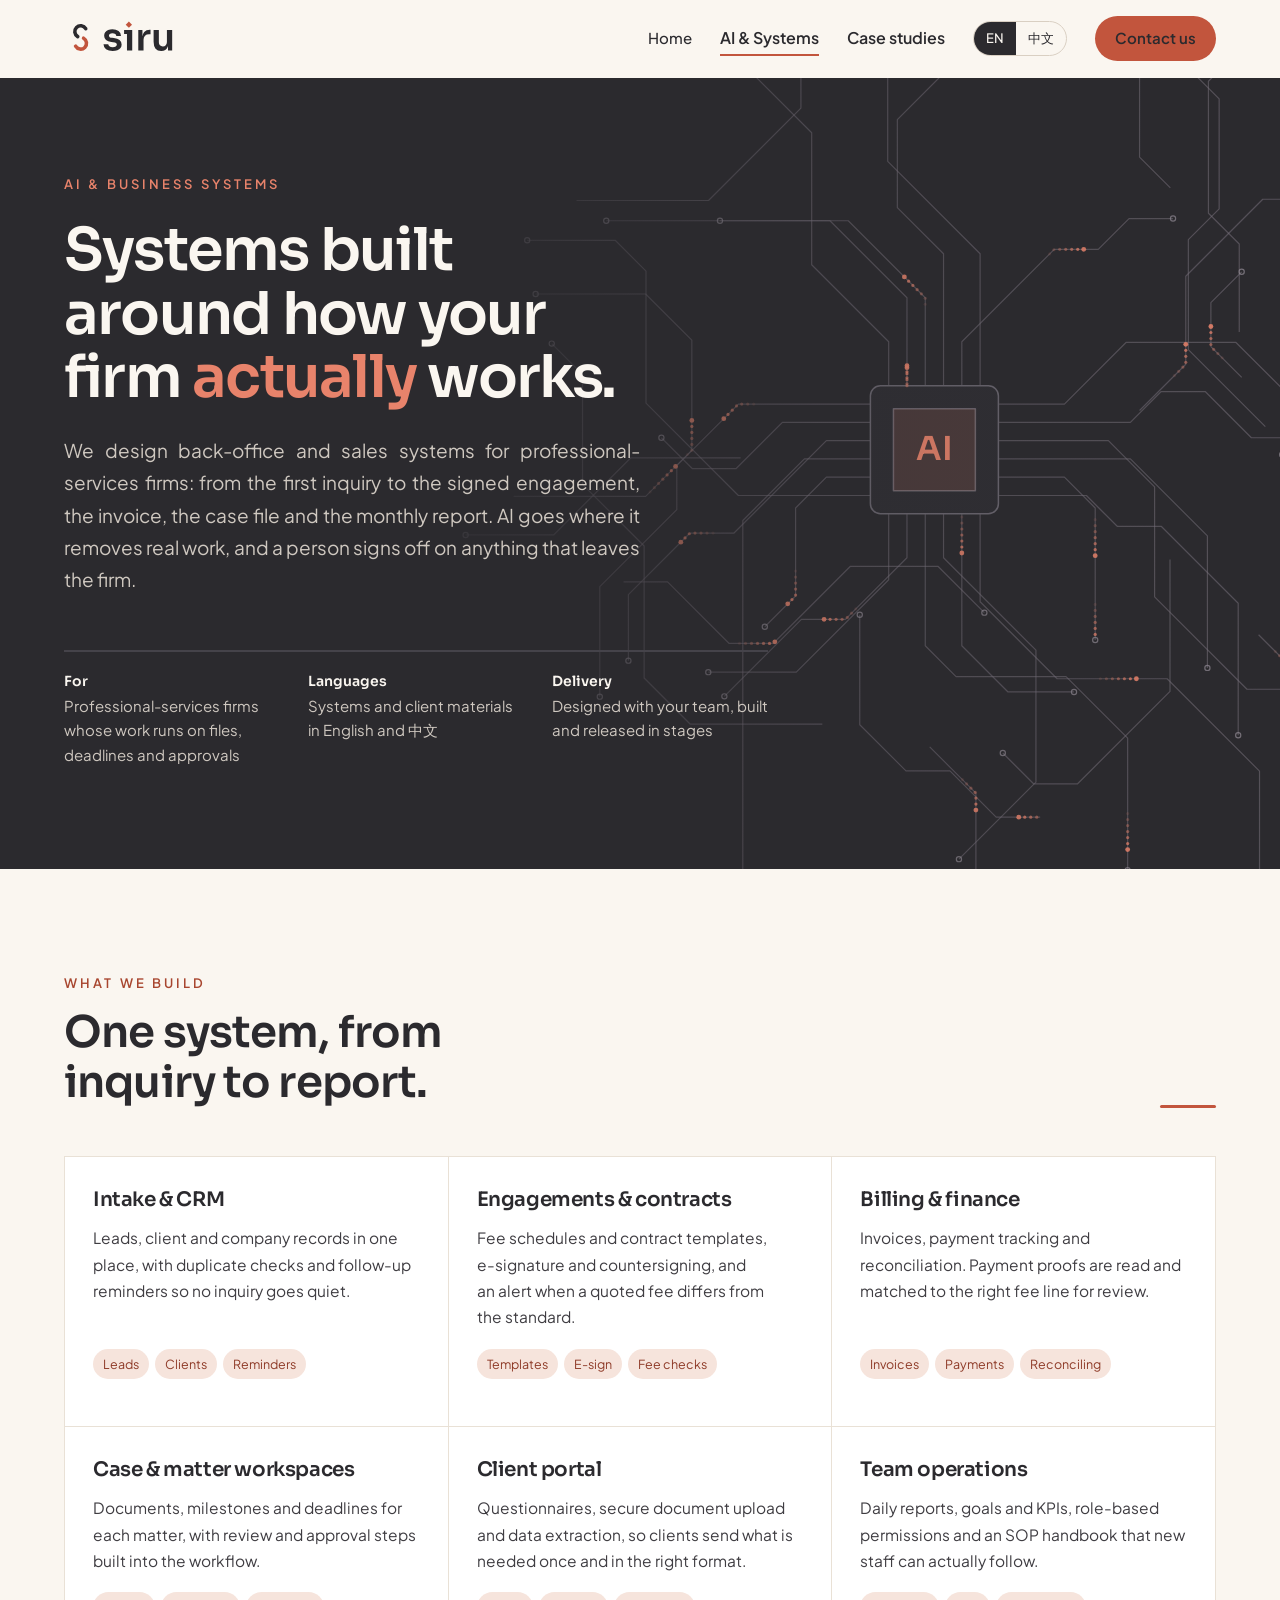
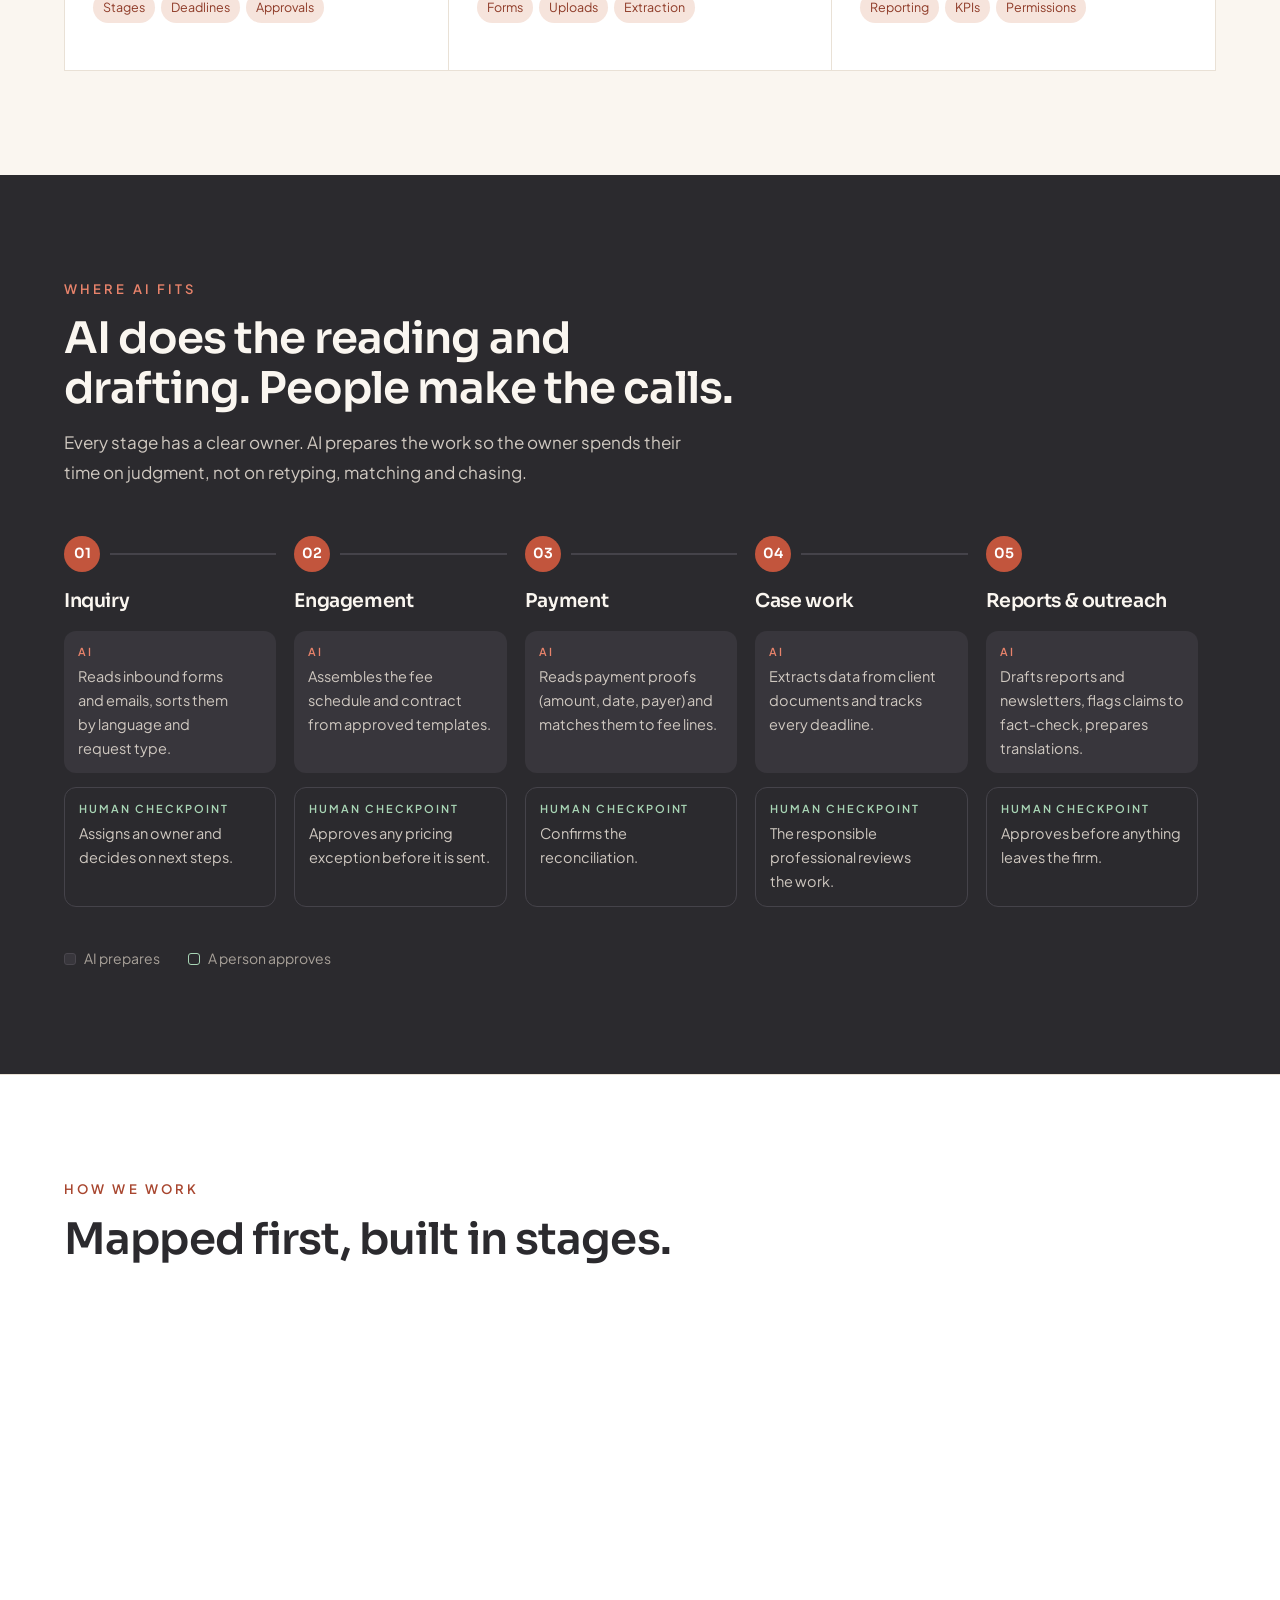
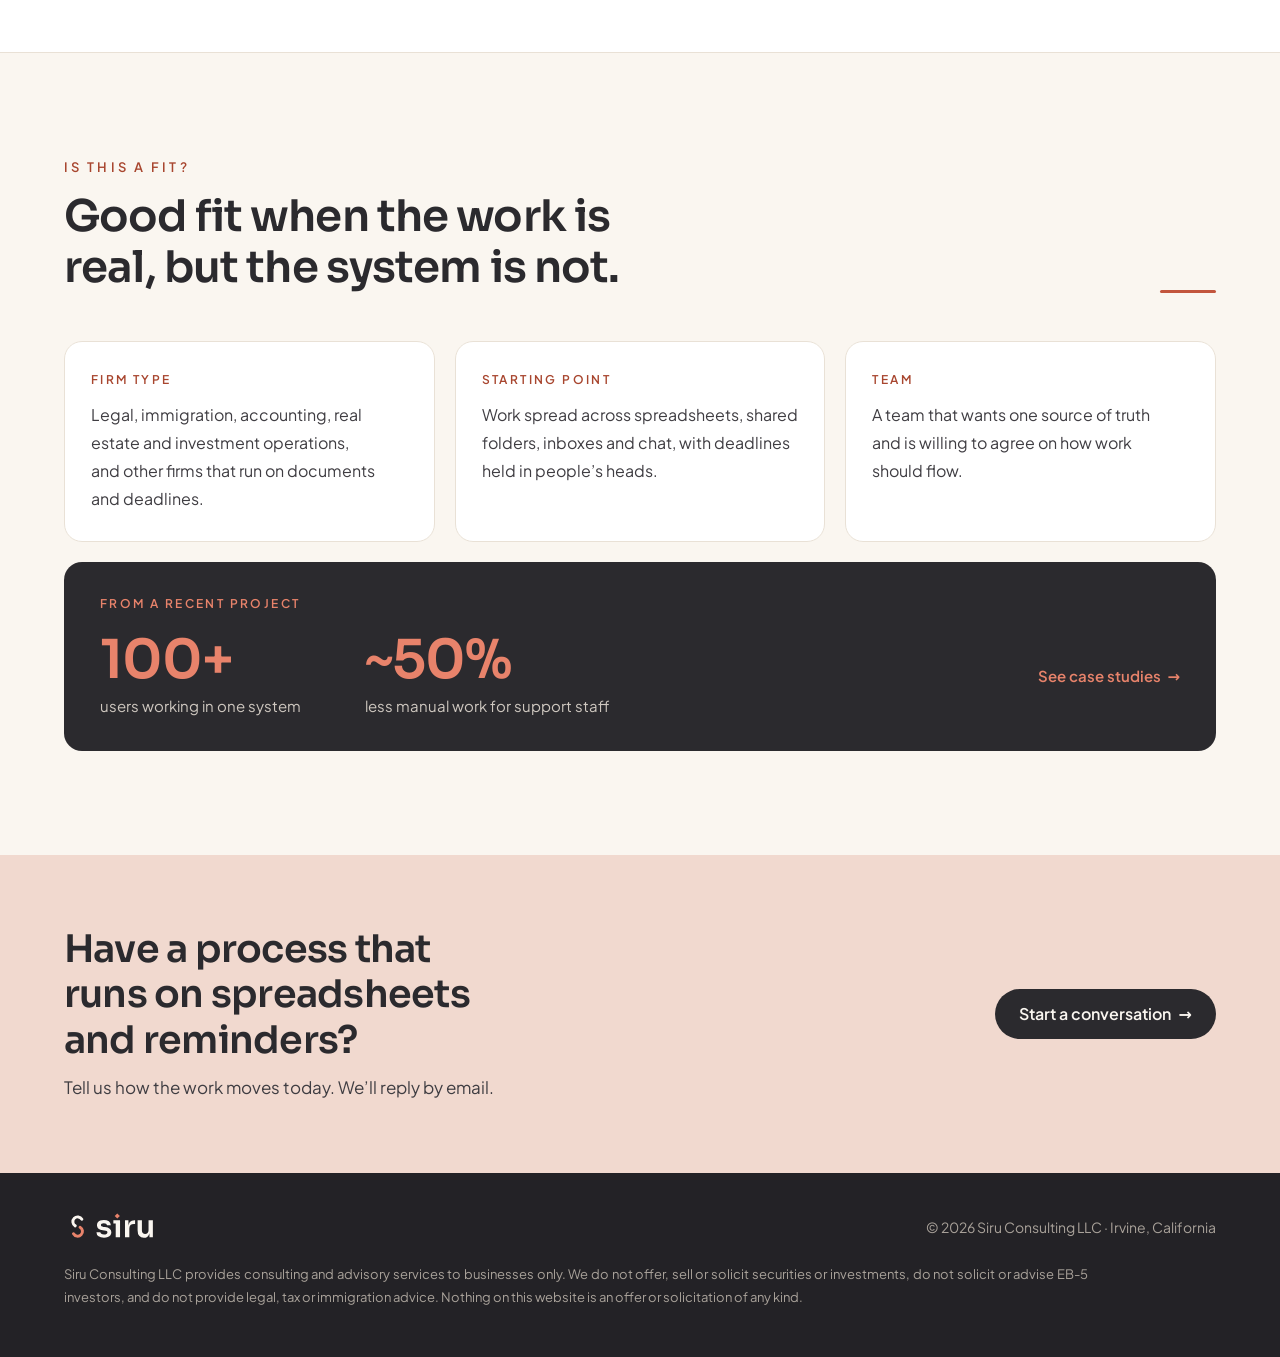
==== commit 75ff2a81: "AI & Systems: show the How we work steps (they were never revealed) The steps list on /ai-systems/ (" ====
--- a/ai-systems/index.html
+++ b/ai-systems/index.html
@@ -63,7 +63,7 @@
 </div></section>
 <section class="band"><div class="wrap section">
   <div class="section-head"><div class="titles"><div class="eyebrow">How we work</div><h2>Mapped first, built in stages.</h2></div></div>
-  <ol class="steps"><li class="step"><div class="n" aria-hidden="true">01</div><h3>Map the work</h3><p>We sit with the people doing it and trace real files end to end, before any screen is drawn.</p></li><li class="step"><div class="n" aria-hidden="true">02</div><h3>Design</h3><p>Data model, roles, permissions and approval points, agreed with you in plain language.</p></li><li class="step"><div class="n" aria-hidden="true">03</div><h3>Build in stages</h3><p>Each release goes to a test site first and is reviewed before it reaches your team.</p></li><li class="step"><div class="n" aria-hidden="true">04</div><h3>Hand over</h3><p>Guides for each role, alerts when something breaks, and support as the firm changes.</p></li></ol>
+  <ol class="steps reveal"><li class="step s0"><div class="n" aria-hidden="true">01</div><h3>Map the work</h3><p>We sit with the people doing it and trace real files end to end, before any screen is drawn.</p></li><li class="step s1"><div class="n" aria-hidden="true">02</div><h3>Design</h3><p>Data model, roles, permissions and approval points, agreed with you in plain language.</p></li><li class="step s2"><div class="n" aria-hidden="true">03</div><h3>Build in stages</h3><p>Each release goes to a test site first and is reviewed before it reaches your team.</p></li><li class="step s3"><div class="n" aria-hidden="true">04</div><h3>Hand over</h3><p>Guides for each role, alerts when something breaks, and support as the firm changes.</p></li></ol>
 </div></section>
 <section class="wrap section">
   <div class="section-head"><div class="titles"><div class="eyebrow">Is this a fit?</div><h2>Good fit when the work is real, but the system is not.</h2></div><div class="rule" aria-hidden="true"></div></div>
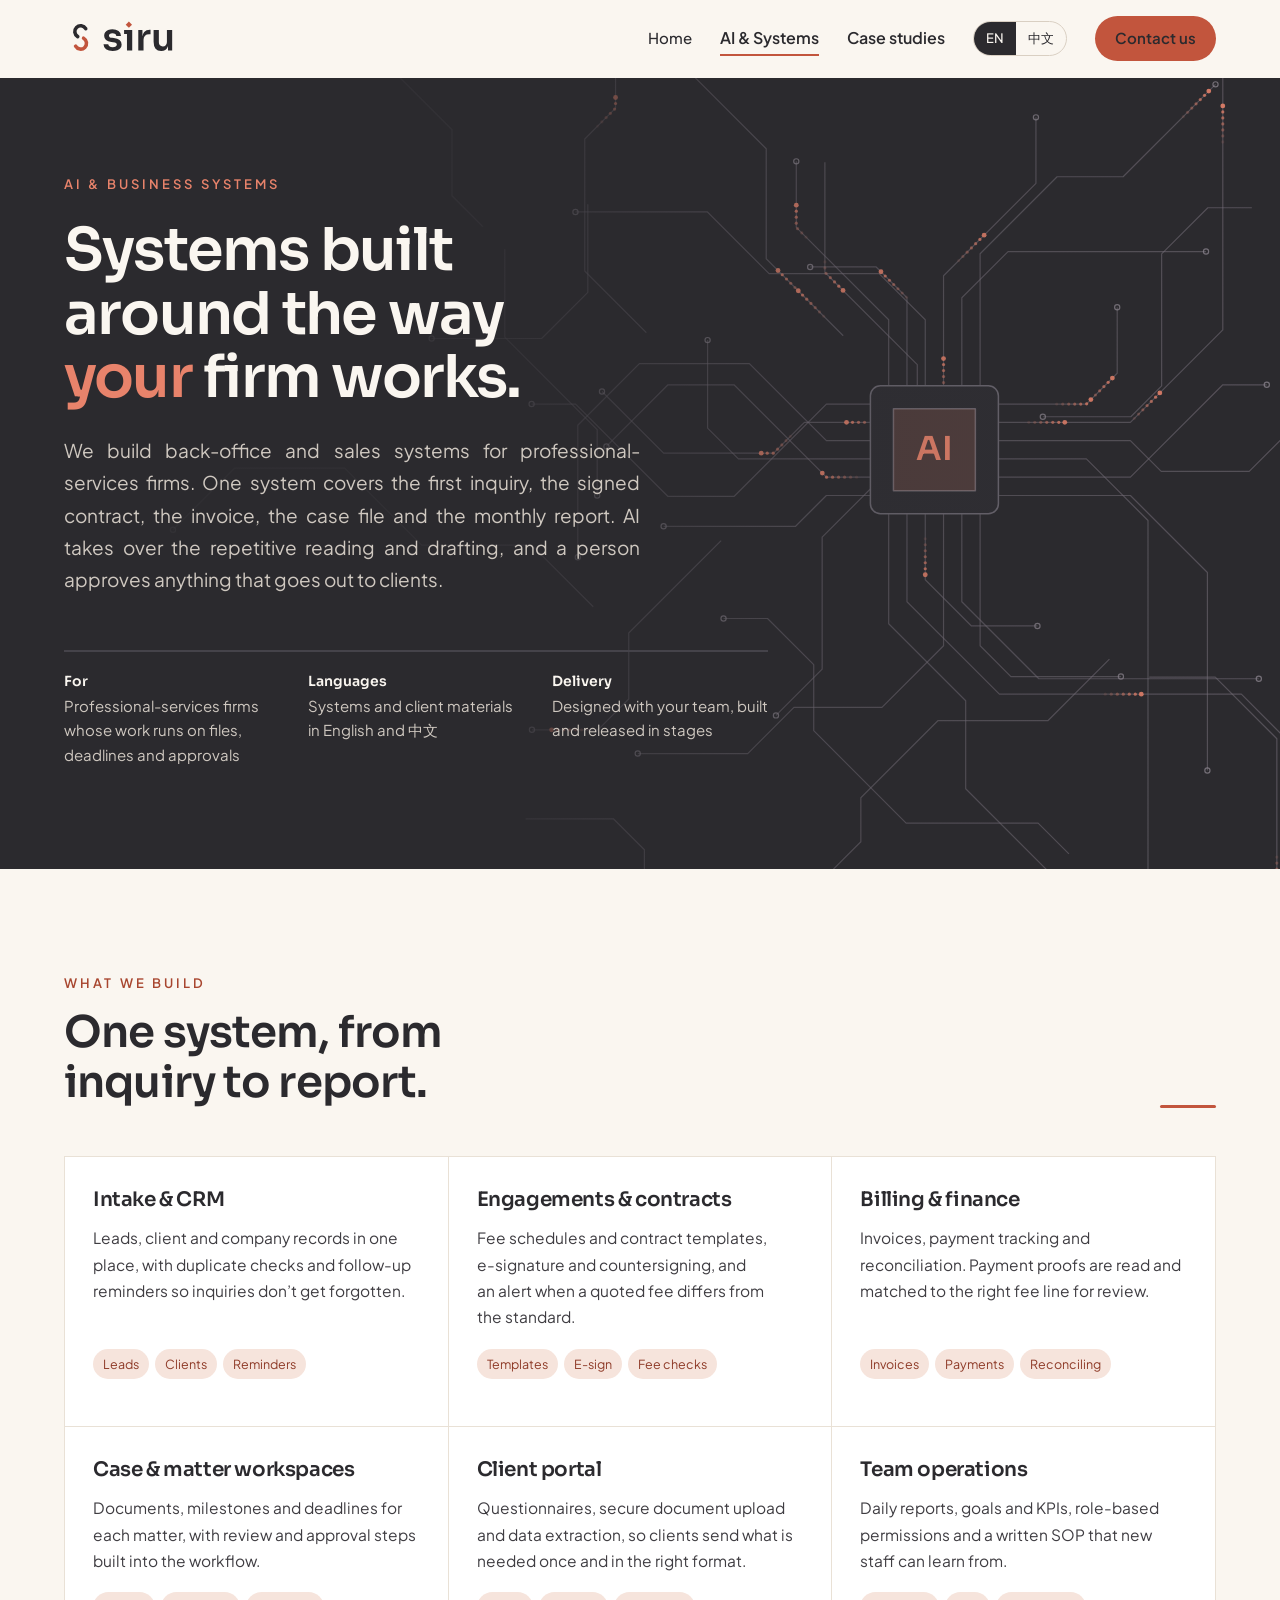
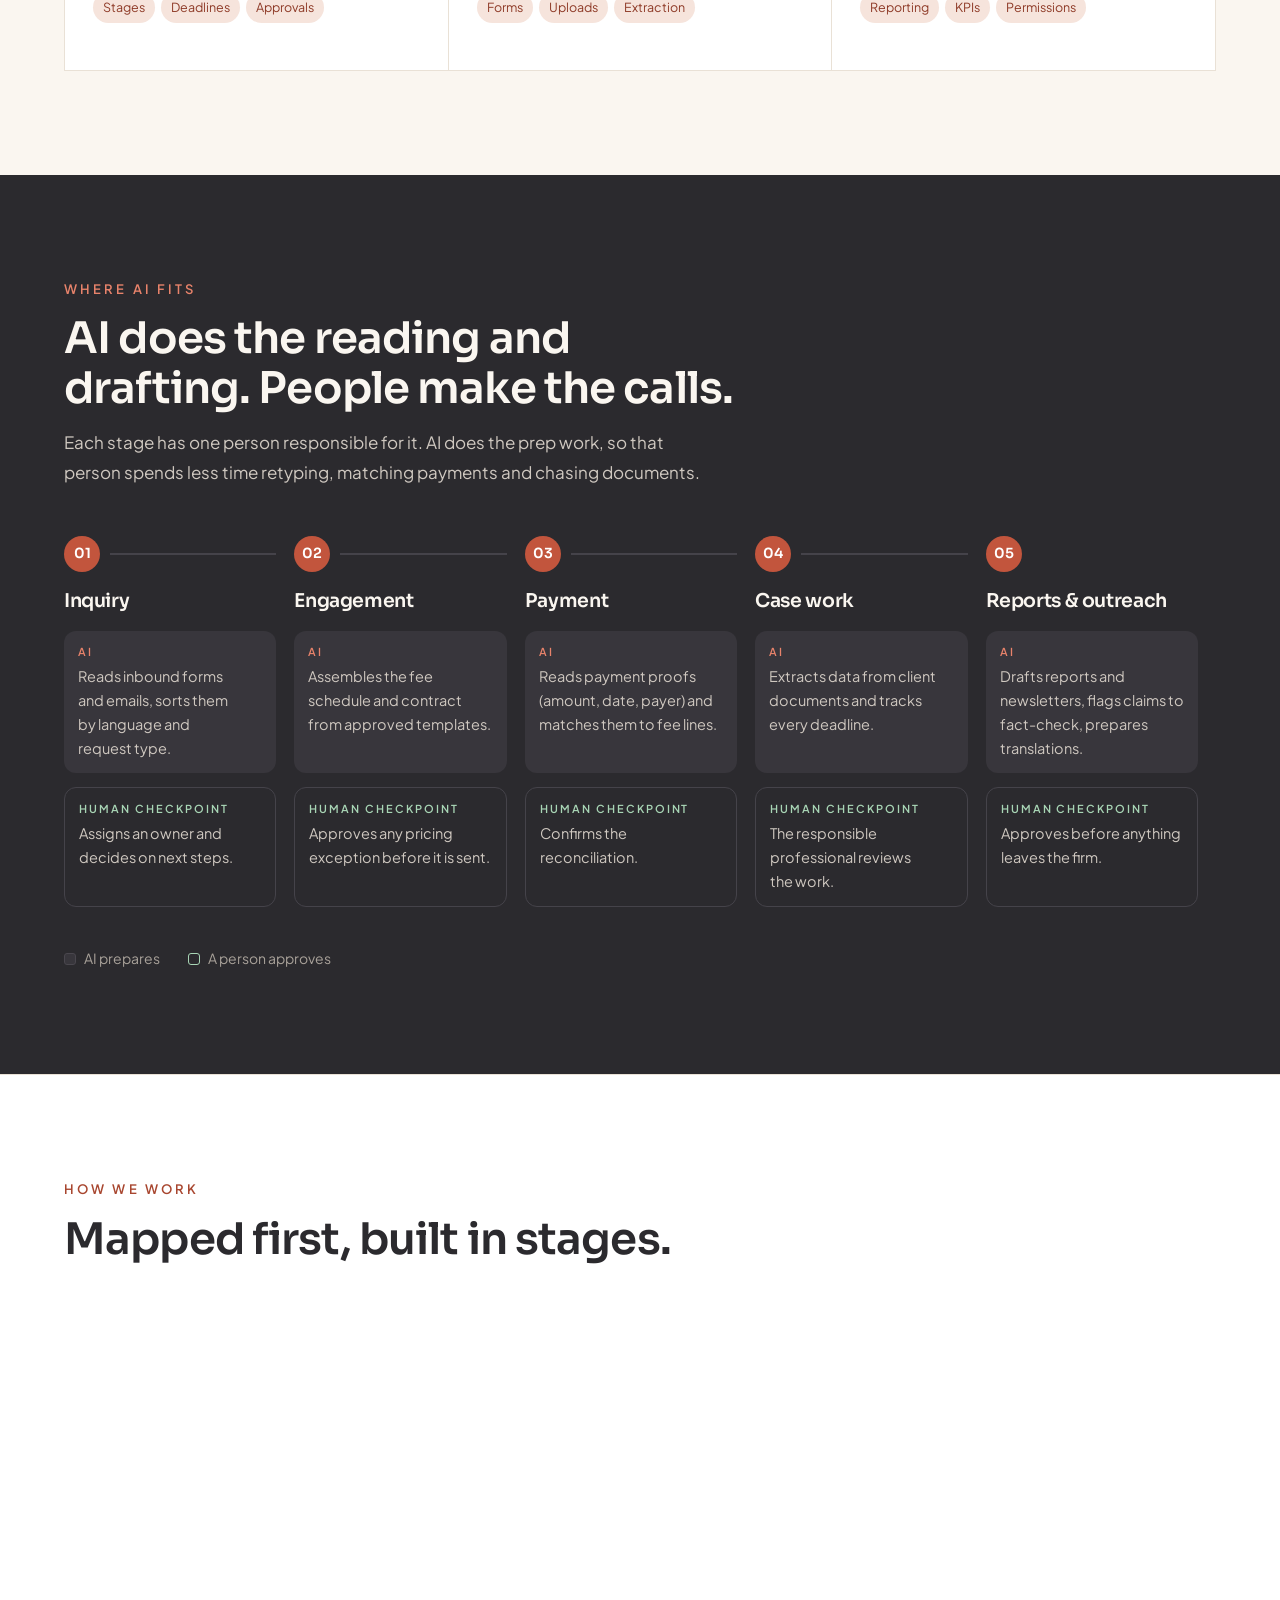
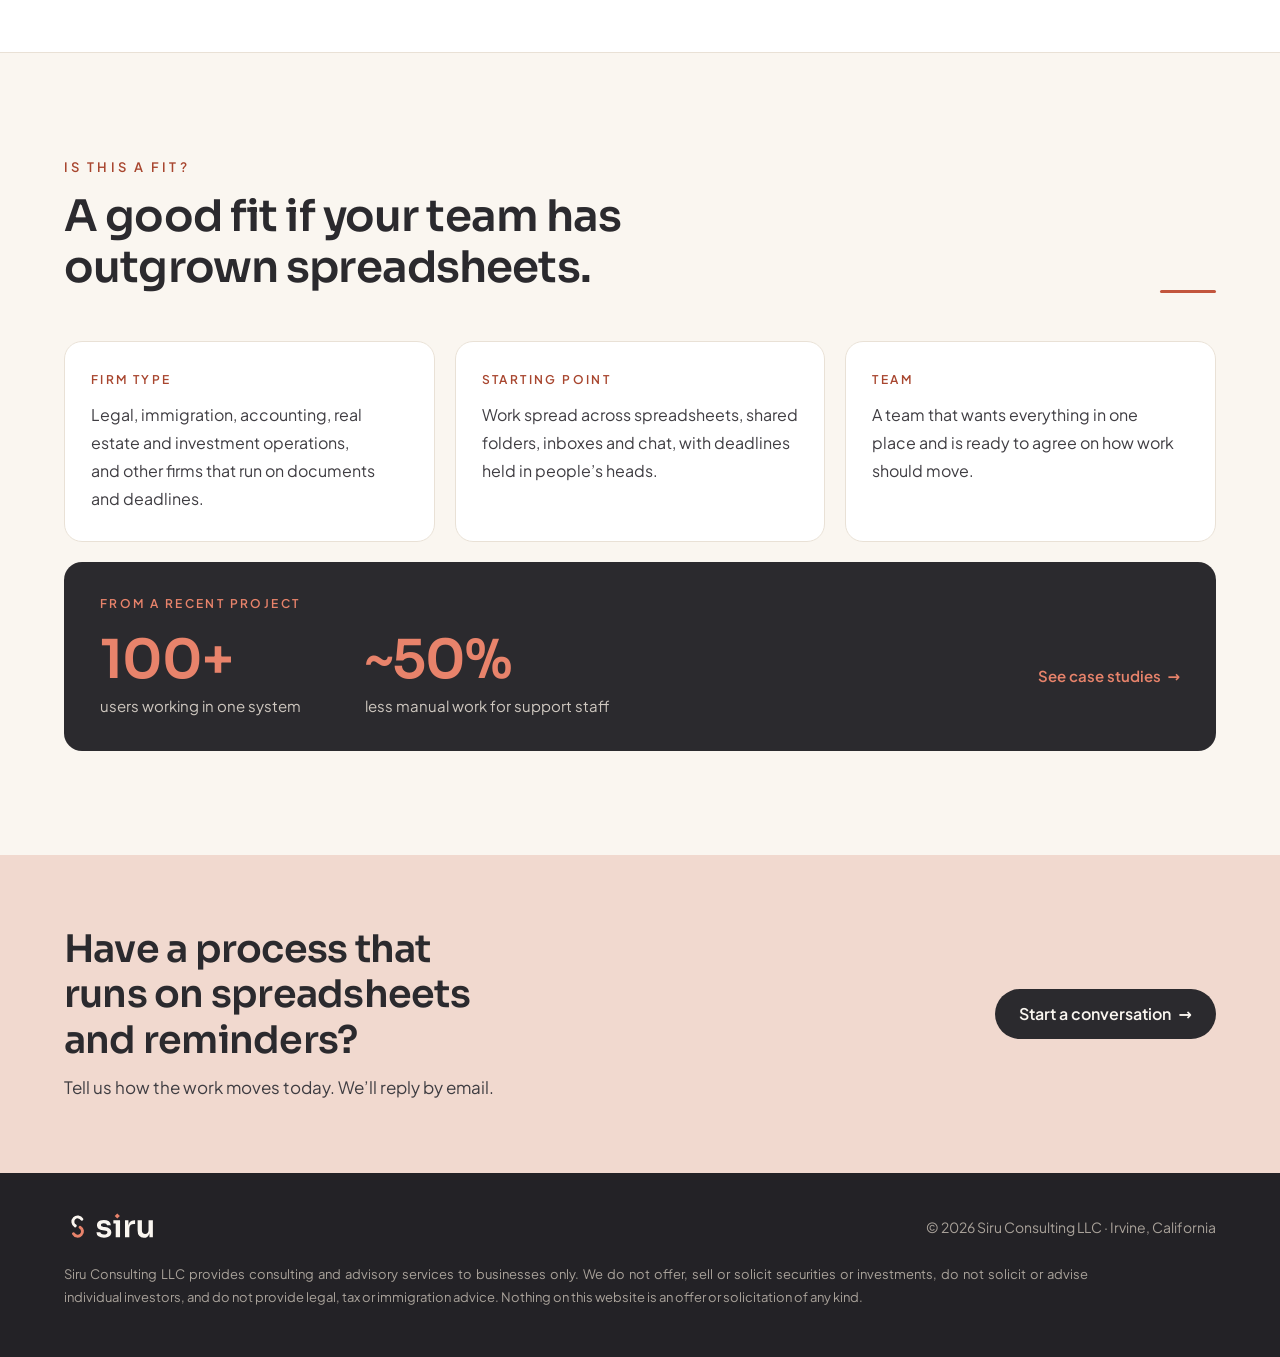
==== commit c8eae486: "Rewrite EN and ZH site copy in plainer language; generalize EB-5 wording Text-only changes on home, " ====
--- a/ai-systems/index.html
+++ b/ai-systems/index.html
@@ -6,7 +6,7 @@
 <meta http-equiv="Content-Security-Policy" content="default-src 'self'; script-src 'self'; style-src 'self'; img-src 'self'; font-src 'self'; connect-src 'none'; object-src 'none'; base-uri 'self'; form-action 'none'; upgrade-insecure-requests">
 <meta name="referrer" content="strict-origin-when-cross-origin">
 <title>AI &amp; Business Systems | Siru Consulting</title>
-<meta name="description" content="Back-office and sales systems for professional-services firms, from the first inquiry to the monthly report, with AI where it removes real work and a person signing off on anything that leaves the firm.">
+<meta name="description" content="Back-office and sales systems for service firms: one system from the first inquiry to the monthly report. AI handles repetitive reading and drafting, and a person approves anything sent to clients.">
 <link rel="canonical" href="https://siruconsult.com/ai-systems/">
 <link rel="alternate" hreflang="en" href="https://siruconsult.com/ai-systems/">
 <link rel="alternate" hreflang="zh-Hans" href="https://siruconsult.com/zh/ai-systems/">
@@ -14,7 +14,7 @@
 <meta property="og:type" content="website">
 <meta property="og:site_name" content="Siru Consulting">
 <meta property="og:title" content="AI &amp; Business Systems | Siru Consulting">
-<meta property="og:description" content="Back-office and sales systems for professional-services firms, from the first inquiry to the monthly report, with AI where it removes real work and a person signing off on anything that leaves the firm.">
+<meta property="og:description" content="Back-office and sales systems for service firms: one system from the first inquiry to the monthly report. AI handles repetitive reading and drafting, and a person approves anything sent to clients.">
 <meta property="og:url" content="https://siruconsult.com/ai-systems/">
 <meta property="og:image" content="https://siruconsult.com/assets/img/og-image.png">
 <meta property="og:locale" content="en_US">
@@ -49,25 +49,25 @@
 </header>
 <main id="main">
 <section class="ph ph-dark"><canvas class="circuit" data-mode="dark" aria-hidden="true"></canvas><div class="ph-scrim" aria-hidden="true"></div><div class="wrap">
-  <div class="ph-copy"><div class="eyebrow">AI & Business Systems</div><h1>Systems built around how your firm <em>actually</em> works.</h1><p class="lead">We design back-office and sales systems for professional-services firms: from the first inquiry to the signed engagement, the invoice, the case file and the monthly report. AI goes where it removes real work, and a person signs off on anything that leaves the firm.</p></div>
+  <div class="ph-copy"><div class="eyebrow">AI & Business Systems</div><h1>Systems built around the way <em>your</em> firm works.</h1><p class="lead">We build back-office and sales systems for professional-services firms. One system covers the first inquiry, the signed contract, the invoice, the case file and the monthly report. AI takes over the repetitive reading and drafting, and a person approves anything that goes out to clients.</p></div>
   <dl class="ph-aside"><div><dt>For</dt><dd>Professional-services firms whose work runs on files, deadlines and approvals</dd></div><div><dt>Languages</dt><dd>Systems and client materials in English and 中文</dd></div><div><dt>Delivery</dt><dd>Designed with your team, built and released in stages</dd></div></dl>
 </div></section>
 <section class="wrap section">
   <div class="section-head"><div class="titles"><div class="eyebrow">What we build</div><h2>One system, from inquiry to report.</h2></div><div class="rule" aria-hidden="true"></div></div>
-  <div class="mods"><article class="mod"><h3>Intake & CRM</h3><p>Leads, client and company records in one place, with duplicate checks and follow-up reminders so no inquiry goes quiet.</p><ul class="tags"><li>Leads</li><li>Clients</li><li>Reminders</li></ul></article><article class="mod"><h3>Engagements & contracts</h3><p>Fee schedules and contract templates, e-signature and countersigning, and an alert when a quoted fee differs from the standard.</p><ul class="tags"><li>Templates</li><li>E-sign</li><li>Fee checks</li></ul></article><article class="mod"><h3>Billing & finance</h3><p>Invoices, payment tracking and reconciliation. Payment proofs are read and matched to the right fee line for review.</p><ul class="tags"><li>Invoices</li><li>Payments</li><li>Reconciling</li></ul></article><article class="mod"><h3>Case & matter workspaces</h3><p>Documents, milestones and deadlines for each matter, with review and approval steps built into the workflow.</p><ul class="tags"><li>Stages</li><li>Deadlines</li><li>Approvals</li></ul></article><article class="mod"><h3>Client portal</h3><p>Questionnaires, secure document upload and data extraction, so clients send what is needed once and in the right format.</p><ul class="tags"><li>Forms</li><li>Uploads</li><li>Extraction</li></ul></article><article class="mod"><h3>Team operations</h3><p>Daily reports, goals and KPIs, role-based permissions and an SOP handbook that new staff can actually follow.</p><ul class="tags"><li>Reporting</li><li>KPIs</li><li>Permissions</li></ul></article></div>
+  <div class="mods"><article class="mod"><h3>Intake & CRM</h3><p>Leads, client and company records in one place, with duplicate checks and follow-up reminders so inquiries don’t get forgotten.</p><ul class="tags"><li>Leads</li><li>Clients</li><li>Reminders</li></ul></article><article class="mod"><h3>Engagements & contracts</h3><p>Fee schedules and contract templates, e-signature and countersigning, and an alert when a quoted fee differs from the standard.</p><ul class="tags"><li>Templates</li><li>E-sign</li><li>Fee checks</li></ul></article><article class="mod"><h3>Billing & finance</h3><p>Invoices, payment tracking and reconciliation. Payment proofs are read and matched to the right fee line for review.</p><ul class="tags"><li>Invoices</li><li>Payments</li><li>Reconciling</li></ul></article><article class="mod"><h3>Case & matter workspaces</h3><p>Documents, milestones and deadlines for each matter, with review and approval steps built into the workflow.</p><ul class="tags"><li>Stages</li><li>Deadlines</li><li>Approvals</li></ul></article><article class="mod"><h3>Client portal</h3><p>Questionnaires, secure document upload and data extraction, so clients send what is needed once and in the right format.</p><ul class="tags"><li>Forms</li><li>Uploads</li><li>Extraction</li></ul></article><article class="mod"><h3>Team operations</h3><p>Daily reports, goals and KPIs, role-based permissions and a written SOP that new staff can learn from.</p><ul class="tags"><li>Reporting</li><li>KPIs</li><li>Permissions</li></ul></article></div>
 </section>
 <section class="flow-band"><div class="wrap section">
-  <div class="section-head"><div class="titles"><div class="eyebrow">Where AI fits</div><h2>AI does the reading and drafting. People make the calls.</h2><p class="section-intro">Every stage has a clear owner. AI prepares the work so the owner spends their time on judgment, not on retyping, matching and chasing.</p></div></div>
+  <div class="section-head"><div class="titles"><div class="eyebrow">Where AI fits</div><h2>AI does the reading and drafting. People make the calls.</h2><p class="section-intro">Each stage has one person responsible for it. AI does the prep work, so that person spends less time retyping, matching payments and chasing documents.</p></div></div>
   <ol class="flow"><li><div class="stage"><span class="dotn">01</span><span class="line"></span></div><h3>Inquiry</h3><p class="ai"><span class="k">AI</span>Reads inbound forms and emails, sorts them by language and request type.</p><p class="hu"><span class="k">Human checkpoint</span>Assigns an owner and decides on next steps.</p></li><li><div class="stage"><span class="dotn">02</span><span class="line"></span></div><h3>Engagement</h3><p class="ai"><span class="k">AI</span>Assembles the fee schedule and contract from approved templates.</p><p class="hu"><span class="k">Human checkpoint</span>Approves any pricing exception before it is sent.</p></li><li><div class="stage"><span class="dotn">03</span><span class="line"></span></div><h3>Payment</h3><p class="ai"><span class="k">AI</span>Reads payment proofs (amount, date, payer) and matches them to fee lines.</p><p class="hu"><span class="k">Human checkpoint</span>Confirms the reconciliation.</p></li><li><div class="stage"><span class="dotn">04</span><span class="line"></span></div><h3>Case work</h3><p class="ai"><span class="k">AI</span>Extracts data from client documents and tracks every deadline.</p><p class="hu"><span class="k">Human checkpoint</span>The responsible professional reviews the work.</p></li><li><div class="stage"><span class="dotn">05</span><span class="line"></span></div><h3>Reports & outreach</h3><p class="ai"><span class="k">AI</span>Drafts reports and newsletters, flags claims to fact-check, prepares translations.</p><p class="hu"><span class="k">Human checkpoint</span>Approves before anything leaves the firm.</p></li></ol>
   <div class="flow-legend"><span><i class="l-ai"></i>AI prepares</span><span><i class="l-hu"></i>A person approves</span></div>
 </div></section>
 <section class="band"><div class="wrap section">
   <div class="section-head"><div class="titles"><div class="eyebrow">How we work</div><h2>Mapped first, built in stages.</h2></div></div>
-  <ol class="steps reveal"><li class="step s0"><div class="n" aria-hidden="true">01</div><h3>Map the work</h3><p>We sit with the people doing it and trace real files end to end, before any screen is drawn.</p></li><li class="step s1"><div class="n" aria-hidden="true">02</div><h3>Design</h3><p>Data model, roles, permissions and approval points, agreed with you in plain language.</p></li><li class="step s2"><div class="n" aria-hidden="true">03</div><h3>Build in stages</h3><p>Each release goes to a test site first and is reviewed before it reaches your team.</p></li><li class="step s3"><div class="n" aria-hidden="true">04</div><h3>Hand over</h3><p>Guides for each role, alerts when something breaks, and support as the firm changes.</p></li></ol>
+  <ol class="steps reveal"><li class="step s0"><div class="n" aria-hidden="true">01</div><h3>Map the work</h3><p>Before designing anything, we sit with the people who do the work and follow real files from start to finish.</p></li><li class="step s1"><div class="n" aria-hidden="true">02</div><h3>Design</h3><p>We agree with you, in plain terms, on what data is kept, who can see what, and where approvals are needed.</p></li><li class="step s2"><div class="n" aria-hidden="true">03</div><h3>Build in stages</h3><p>Each release goes to a test site first and is reviewed before it reaches your team.</p></li><li class="step s3"><div class="n" aria-hidden="true">04</div><h3>Hand over</h3><p>We write a guide for each role, set up error alerts, and keep adjusting the system as your firm changes.</p></li></ol>
 </div></section>
 <section class="wrap section">
-  <div class="section-head"><div class="titles"><div class="eyebrow">Is this a fit?</div><h2>Good fit when the work is real, but the system is not.</h2></div><div class="rule" aria-hidden="true"></div></div>
-  <div class="fit-grid"><div class="fit-card"><div class="fit-k">Firm type</div><p>Legal, immigration, accounting, real estate and investment operations, and other firms that run on documents and deadlines.</p></div><div class="fit-card"><div class="fit-k">Starting point</div><p>Work spread across spreadsheets, shared folders, inboxes and chat, with deadlines held in people’s heads.</p></div><div class="fit-card"><div class="fit-k">Team</div><p>A team that wants one source of truth and is willing to agree on how work should flow.</p></div><div class="fit-res"><div class="fit-k">From a recent project</div><div class="stats"><div class="stat"><b>100+</b><span>users working in one system</span></div><div class="stat"><b>~50%</b><span>less manual work for support staff</span></div></div><a class="card-more" href="../work/">See case studies <span aria-hidden="true">→</span></a></div></div>
+  <div class="section-head"><div class="titles"><div class="eyebrow">Is this a fit?</div><h2>A good fit if your team has outgrown spreadsheets.</h2></div><div class="rule" aria-hidden="true"></div></div>
+  <div class="fit-grid"><div class="fit-card"><div class="fit-k">Firm type</div><p>Legal, immigration, accounting, real estate and investment operations, and other firms that run on documents and deadlines.</p></div><div class="fit-card"><div class="fit-k">Starting point</div><p>Work spread across spreadsheets, shared folders, inboxes and chat, with deadlines held in people’s heads.</p></div><div class="fit-card"><div class="fit-k">Team</div><p>A team that wants everything in one place and is ready to agree on how work should move.</p></div><div class="fit-res"><div class="fit-k">From a recent project</div><div class="stats"><div class="stat"><b>100+</b><span>users working in one system</span></div><div class="stat"><b>~50%</b><span>less manual work for support staff</span></div></div><a class="card-more" href="../work/">See case studies <span aria-hidden="true">→</span></a></div></div>
 </section>
 </main>
 <section class="cta">
@@ -82,7 +82,7 @@
       <img src="../assets/img/siru-lockup-reverse.svg" alt="Siru Consulting" width="92" height="28">
       <span>© 2026 Siru Consulting LLC · Irvine, California</span>
     </div>
-    <p class="disclaimer">Siru Consulting LLC provides consulting and advisory services to businesses only. We do not offer, sell or solicit securities or investments, do not solicit or advise EB-5 investors, and do not provide legal, tax or immigration advice. Nothing on this website is an offer or solicitation of any kind.</p>
+    <p class="disclaimer">Siru Consulting LLC provides consulting and advisory services to businesses only. We do not offer, sell or solicit securities or investments, do not solicit or advise individual investors, and do not provide legal, tax or immigration advice. Nothing on this website is an offer or solicitation of any kind.</p>
   </div>
 </footer>
 </body>
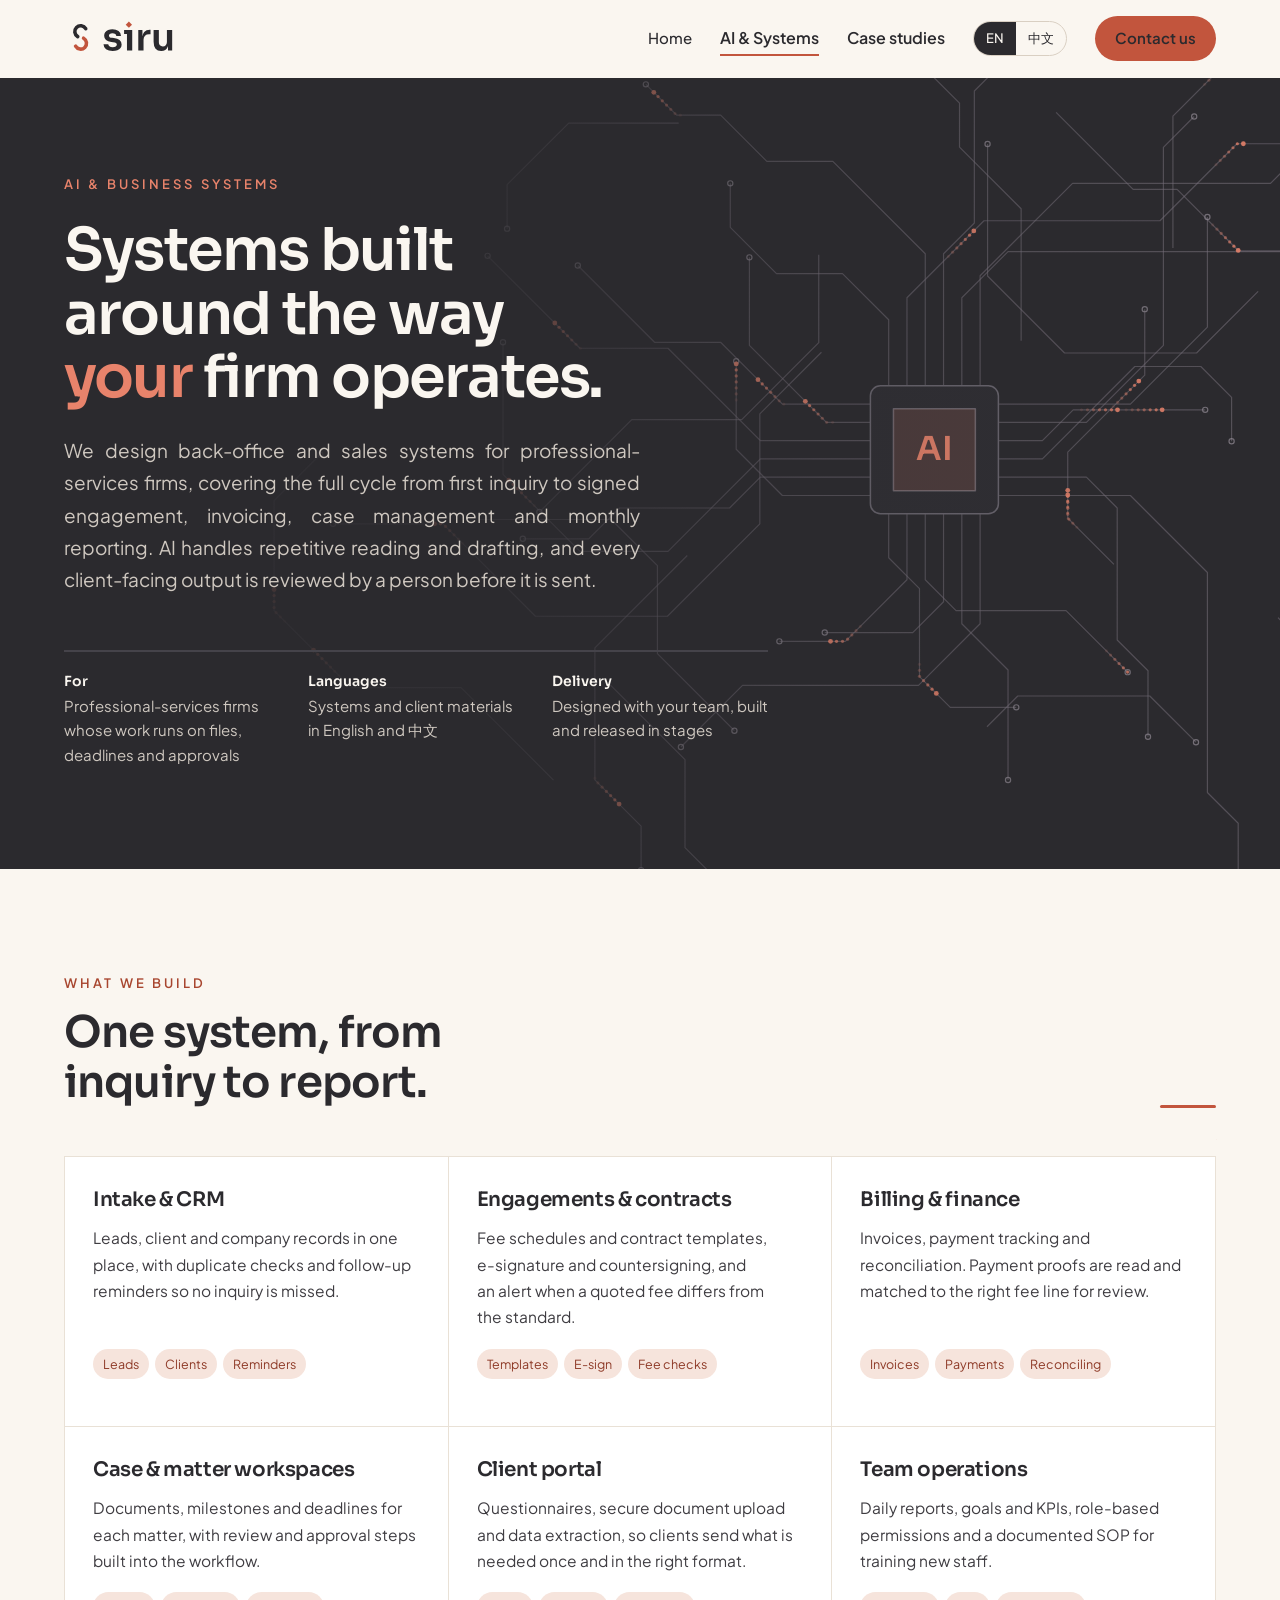
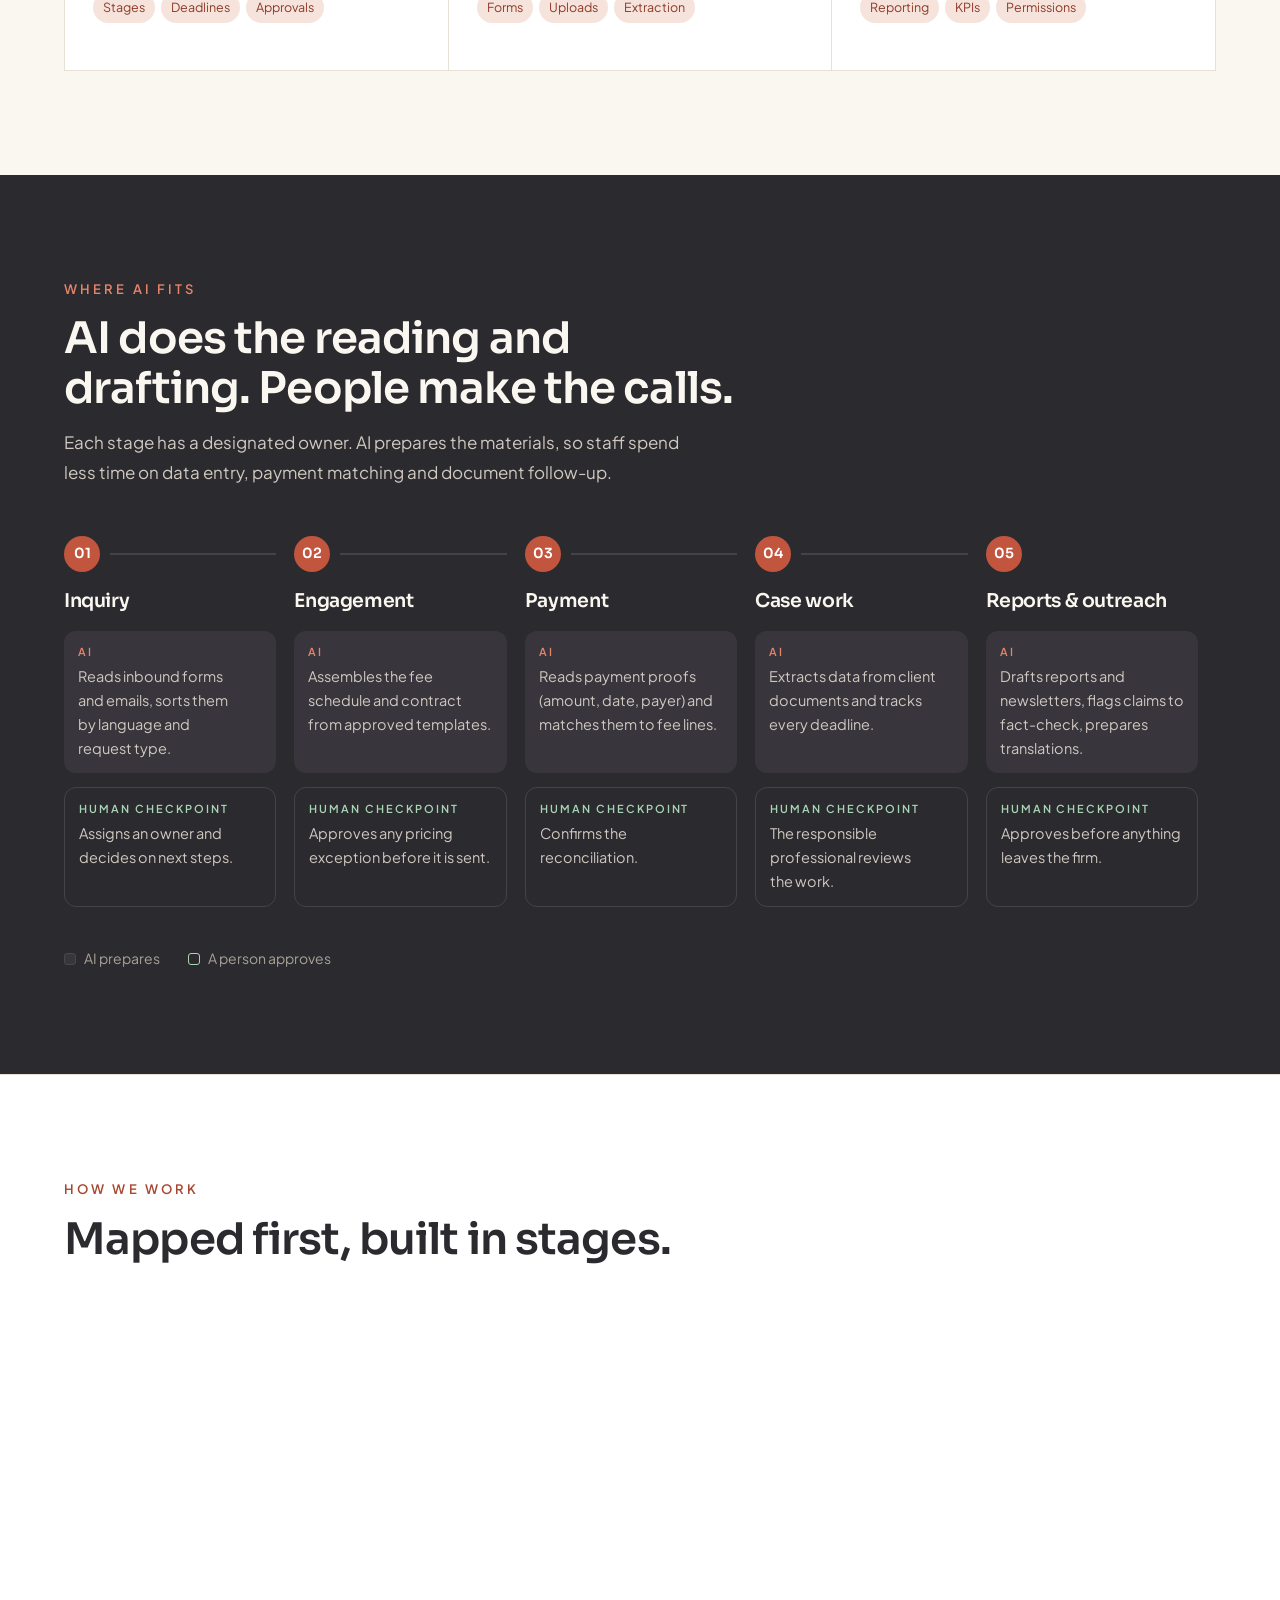
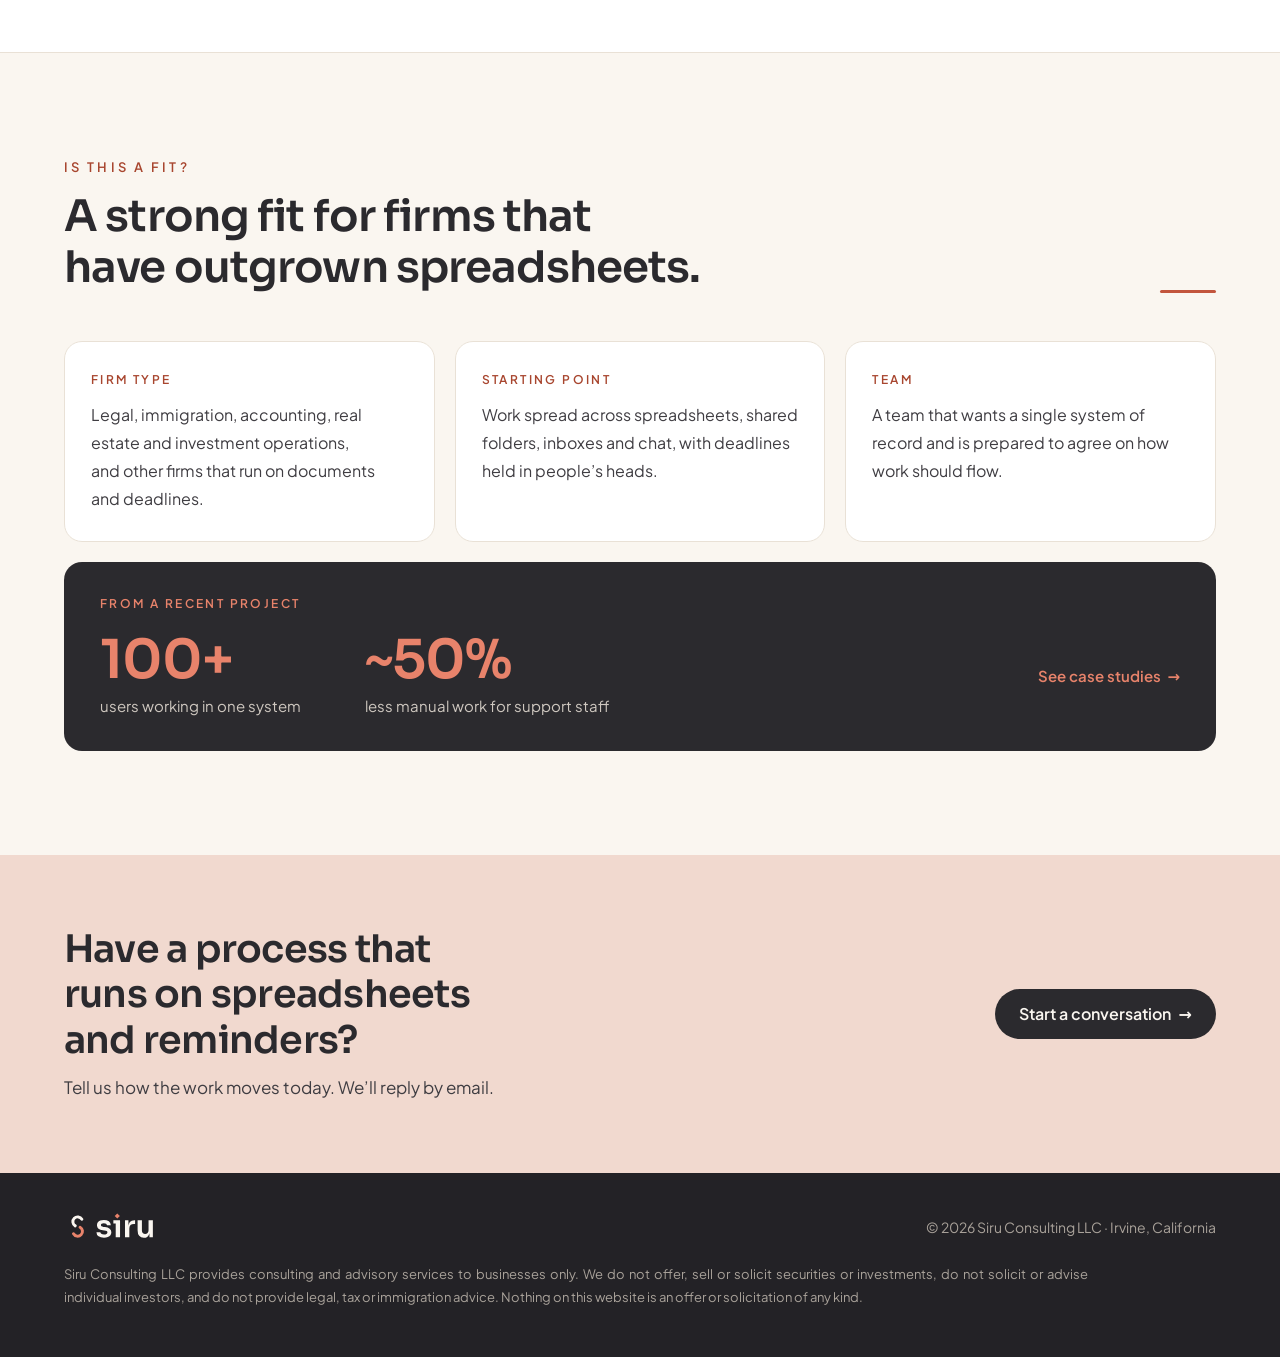
==== commit c5261cfd: "Second pass on EN and ZH site copy: professional tone, boutique positioning Replaces the first rewri" ====
--- a/ai-systems/index.html
+++ b/ai-systems/index.html
@@ -6,7 +6,7 @@
 <meta http-equiv="Content-Security-Policy" content="default-src 'self'; script-src 'self'; style-src 'self'; img-src 'self'; font-src 'self'; connect-src 'none'; object-src 'none'; base-uri 'self'; form-action 'none'; upgrade-insecure-requests">
 <meta name="referrer" content="strict-origin-when-cross-origin">
 <title>AI &amp; Business Systems | Siru Consulting</title>
-<meta name="description" content="Back-office and sales systems for service firms: one system from the first inquiry to the monthly report. AI handles repetitive reading and drafting, and a person approves anything sent to clients.">
+<meta name="description" content="Back-office and sales systems for professional-services firms, from first inquiry to monthly reporting. AI handles repetitive reading and drafting, and every client-facing output is reviewed by a person.">
 <link rel="canonical" href="https://siruconsult.com/ai-systems/">
 <link rel="alternate" hreflang="en" href="https://siruconsult.com/ai-systems/">
 <link rel="alternate" hreflang="zh-Hans" href="https://siruconsult.com/zh/ai-systems/">
@@ -14,7 +14,7 @@
 <meta property="og:type" content="website">
 <meta property="og:site_name" content="Siru Consulting">
 <meta property="og:title" content="AI &amp; Business Systems | Siru Consulting">
-<meta property="og:description" content="Back-office and sales systems for service firms: one system from the first inquiry to the monthly report. AI handles repetitive reading and drafting, and a person approves anything sent to clients.">
+<meta property="og:description" content="Back-office and sales systems for professional-services firms, from first inquiry to monthly reporting. AI handles repetitive reading and drafting, and every client-facing output is reviewed by a person.">
 <meta property="og:url" content="https://siruconsult.com/ai-systems/">
 <meta property="og:image" content="https://siruconsult.com/assets/img/og-image.png">
 <meta property="og:locale" content="en_US">
@@ -49,25 +49,25 @@
 </header>
 <main id="main">
 <section class="ph ph-dark"><canvas class="circuit" data-mode="dark" aria-hidden="true"></canvas><div class="ph-scrim" aria-hidden="true"></div><div class="wrap">
-  <div class="ph-copy"><div class="eyebrow">AI & Business Systems</div><h1>Systems built around the way <em>your</em> firm works.</h1><p class="lead">We build back-office and sales systems for professional-services firms. One system covers the first inquiry, the signed contract, the invoice, the case file and the monthly report. AI takes over the repetitive reading and drafting, and a person approves anything that goes out to clients.</p></div>
+  <div class="ph-copy"><div class="eyebrow">AI & Business Systems</div><h1>Systems built around the way <em>your</em> firm operates.</h1><p class="lead">We design back-office and sales systems for professional-services firms, covering the full cycle from first inquiry to signed engagement, invoicing, case management and monthly reporting. AI handles repetitive reading and drafting, and every client-facing output is reviewed by a person before it is sent.</p></div>
   <dl class="ph-aside"><div><dt>For</dt><dd>Professional-services firms whose work runs on files, deadlines and approvals</dd></div><div><dt>Languages</dt><dd>Systems and client materials in English and 中文</dd></div><div><dt>Delivery</dt><dd>Designed with your team, built and released in stages</dd></div></dl>
 </div></section>
 <section class="wrap section">
   <div class="section-head"><div class="titles"><div class="eyebrow">What we build</div><h2>One system, from inquiry to report.</h2></div><div class="rule" aria-hidden="true"></div></div>
-  <div class="mods"><article class="mod"><h3>Intake & CRM</h3><p>Leads, client and company records in one place, with duplicate checks and follow-up reminders so inquiries don’t get forgotten.</p><ul class="tags"><li>Leads</li><li>Clients</li><li>Reminders</li></ul></article><article class="mod"><h3>Engagements & contracts</h3><p>Fee schedules and contract templates, e-signature and countersigning, and an alert when a quoted fee differs from the standard.</p><ul class="tags"><li>Templates</li><li>E-sign</li><li>Fee checks</li></ul></article><article class="mod"><h3>Billing & finance</h3><p>Invoices, payment tracking and reconciliation. Payment proofs are read and matched to the right fee line for review.</p><ul class="tags"><li>Invoices</li><li>Payments</li><li>Reconciling</li></ul></article><article class="mod"><h3>Case & matter workspaces</h3><p>Documents, milestones and deadlines for each matter, with review and approval steps built into the workflow.</p><ul class="tags"><li>Stages</li><li>Deadlines</li><li>Approvals</li></ul></article><article class="mod"><h3>Client portal</h3><p>Questionnaires, secure document upload and data extraction, so clients send what is needed once and in the right format.</p><ul class="tags"><li>Forms</li><li>Uploads</li><li>Extraction</li></ul></article><article class="mod"><h3>Team operations</h3><p>Daily reports, goals and KPIs, role-based permissions and a written SOP that new staff can learn from.</p><ul class="tags"><li>Reporting</li><li>KPIs</li><li>Permissions</li></ul></article></div>
+  <div class="mods"><article class="mod"><h3>Intake & CRM</h3><p>Leads, client and company records in one place, with duplicate checks and follow-up reminders so no inquiry is missed.</p><ul class="tags"><li>Leads</li><li>Clients</li><li>Reminders</li></ul></article><article class="mod"><h3>Engagements & contracts</h3><p>Fee schedules and contract templates, e-signature and countersigning, and an alert when a quoted fee differs from the standard.</p><ul class="tags"><li>Templates</li><li>E-sign</li><li>Fee checks</li></ul></article><article class="mod"><h3>Billing & finance</h3><p>Invoices, payment tracking and reconciliation. Payment proofs are read and matched to the right fee line for review.</p><ul class="tags"><li>Invoices</li><li>Payments</li><li>Reconciling</li></ul></article><article class="mod"><h3>Case & matter workspaces</h3><p>Documents, milestones and deadlines for each matter, with review and approval steps built into the workflow.</p><ul class="tags"><li>Stages</li><li>Deadlines</li><li>Approvals</li></ul></article><article class="mod"><h3>Client portal</h3><p>Questionnaires, secure document upload and data extraction, so clients send what is needed once and in the right format.</p><ul class="tags"><li>Forms</li><li>Uploads</li><li>Extraction</li></ul></article><article class="mod"><h3>Team operations</h3><p>Daily reports, goals and KPIs, role-based permissions and a documented SOP for training new staff.</p><ul class="tags"><li>Reporting</li><li>KPIs</li><li>Permissions</li></ul></article></div>
 </section>
 <section class="flow-band"><div class="wrap section">
-  <div class="section-head"><div class="titles"><div class="eyebrow">Where AI fits</div><h2>AI does the reading and drafting. People make the calls.</h2><p class="section-intro">Each stage has one person responsible for it. AI does the prep work, so that person spends less time retyping, matching payments and chasing documents.</p></div></div>
+  <div class="section-head"><div class="titles"><div class="eyebrow">Where AI fits</div><h2>AI does the reading and drafting. People make the calls.</h2><p class="section-intro">Each stage has a designated owner. AI prepares the materials, so staff spend less time on data entry, payment matching and document follow-up.</p></div></div>
   <ol class="flow"><li><div class="stage"><span class="dotn">01</span><span class="line"></span></div><h3>Inquiry</h3><p class="ai"><span class="k">AI</span>Reads inbound forms and emails, sorts them by language and request type.</p><p class="hu"><span class="k">Human checkpoint</span>Assigns an owner and decides on next steps.</p></li><li><div class="stage"><span class="dotn">02</span><span class="line"></span></div><h3>Engagement</h3><p class="ai"><span class="k">AI</span>Assembles the fee schedule and contract from approved templates.</p><p class="hu"><span class="k">Human checkpoint</span>Approves any pricing exception before it is sent.</p></li><li><div class="stage"><span class="dotn">03</span><span class="line"></span></div><h3>Payment</h3><p class="ai"><span class="k">AI</span>Reads payment proofs (amount, date, payer) and matches them to fee lines.</p><p class="hu"><span class="k">Human checkpoint</span>Confirms the reconciliation.</p></li><li><div class="stage"><span class="dotn">04</span><span class="line"></span></div><h3>Case work</h3><p class="ai"><span class="k">AI</span>Extracts data from client documents and tracks every deadline.</p><p class="hu"><span class="k">Human checkpoint</span>The responsible professional reviews the work.</p></li><li><div class="stage"><span class="dotn">05</span><span class="line"></span></div><h3>Reports & outreach</h3><p class="ai"><span class="k">AI</span>Drafts reports and newsletters, flags claims to fact-check, prepares translations.</p><p class="hu"><span class="k">Human checkpoint</span>Approves before anything leaves the firm.</p></li></ol>
   <div class="flow-legend"><span><i class="l-ai"></i>AI prepares</span><span><i class="l-hu"></i>A person approves</span></div>
 </div></section>
 <section class="band"><div class="wrap section">
   <div class="section-head"><div class="titles"><div class="eyebrow">How we work</div><h2>Mapped first, built in stages.</h2></div></div>
-  <ol class="steps reveal"><li class="step s0"><div class="n" aria-hidden="true">01</div><h3>Map the work</h3><p>Before designing anything, we sit with the people who do the work and follow real files from start to finish.</p></li><li class="step s1"><div class="n" aria-hidden="true">02</div><h3>Design</h3><p>We agree with you, in plain terms, on what data is kept, who can see what, and where approvals are needed.</p></li><li class="step s2"><div class="n" aria-hidden="true">03</div><h3>Build in stages</h3><p>Each release goes to a test site first and is reviewed before it reaches your team.</p></li><li class="step s3"><div class="n" aria-hidden="true">04</div><h3>Hand over</h3><p>We write a guide for each role, set up error alerts, and keep adjusting the system as your firm changes.</p></li></ol>
+  <ol class="steps reveal"><li class="step s0"><div class="n" aria-hidden="true">01</div><h3>Map the work</h3><p>Before designing anything, we work with your staff to trace real files from start to finish.</p></li><li class="step s1"><div class="n" aria-hidden="true">02</div><h3>Design</h3><p>Data structure, roles, permissions and approval points are agreed with you in plain language.</p></li><li class="step s2"><div class="n" aria-hidden="true">03</div><h3>Build in stages</h3><p>Each release goes to a test site first and is reviewed before it reaches your team.</p></li><li class="step s3"><div class="n" aria-hidden="true">04</div><h3>Hand over</h3><p>We provide guides for each role, set up error alerts and continue to adjust the system as your needs change.</p></li></ol>
 </div></section>
 <section class="wrap section">
-  <div class="section-head"><div class="titles"><div class="eyebrow">Is this a fit?</div><h2>A good fit if your team has outgrown spreadsheets.</h2></div><div class="rule" aria-hidden="true"></div></div>
-  <div class="fit-grid"><div class="fit-card"><div class="fit-k">Firm type</div><p>Legal, immigration, accounting, real estate and investment operations, and other firms that run on documents and deadlines.</p></div><div class="fit-card"><div class="fit-k">Starting point</div><p>Work spread across spreadsheets, shared folders, inboxes and chat, with deadlines held in people’s heads.</p></div><div class="fit-card"><div class="fit-k">Team</div><p>A team that wants everything in one place and is ready to agree on how work should move.</p></div><div class="fit-res"><div class="fit-k">From a recent project</div><div class="stats"><div class="stat"><b>100+</b><span>users working in one system</span></div><div class="stat"><b>~50%</b><span>less manual work for support staff</span></div></div><a class="card-more" href="../work/">See case studies <span aria-hidden="true">→</span></a></div></div>
+  <div class="section-head"><div class="titles"><div class="eyebrow">Is this a fit?</div><h2>A strong fit for firms that have outgrown spreadsheets.</h2></div><div class="rule" aria-hidden="true"></div></div>
+  <div class="fit-grid"><div class="fit-card"><div class="fit-k">Firm type</div><p>Legal, immigration, accounting, real estate and investment operations, and other firms that run on documents and deadlines.</p></div><div class="fit-card"><div class="fit-k">Starting point</div><p>Work spread across spreadsheets, shared folders, inboxes and chat, with deadlines held in people’s heads.</p></div><div class="fit-card"><div class="fit-k">Team</div><p>A team that wants a single system of record and is prepared to agree on how work should flow.</p></div><div class="fit-res"><div class="fit-k">From a recent project</div><div class="stats"><div class="stat"><b>100+</b><span>users working in one system</span></div><div class="stat"><b>~50%</b><span>less manual work for support staff</span></div></div><a class="card-more" href="../work/">See case studies <span aria-hidden="true">→</span></a></div></div>
 </section>
 </main>
 <section class="cta">
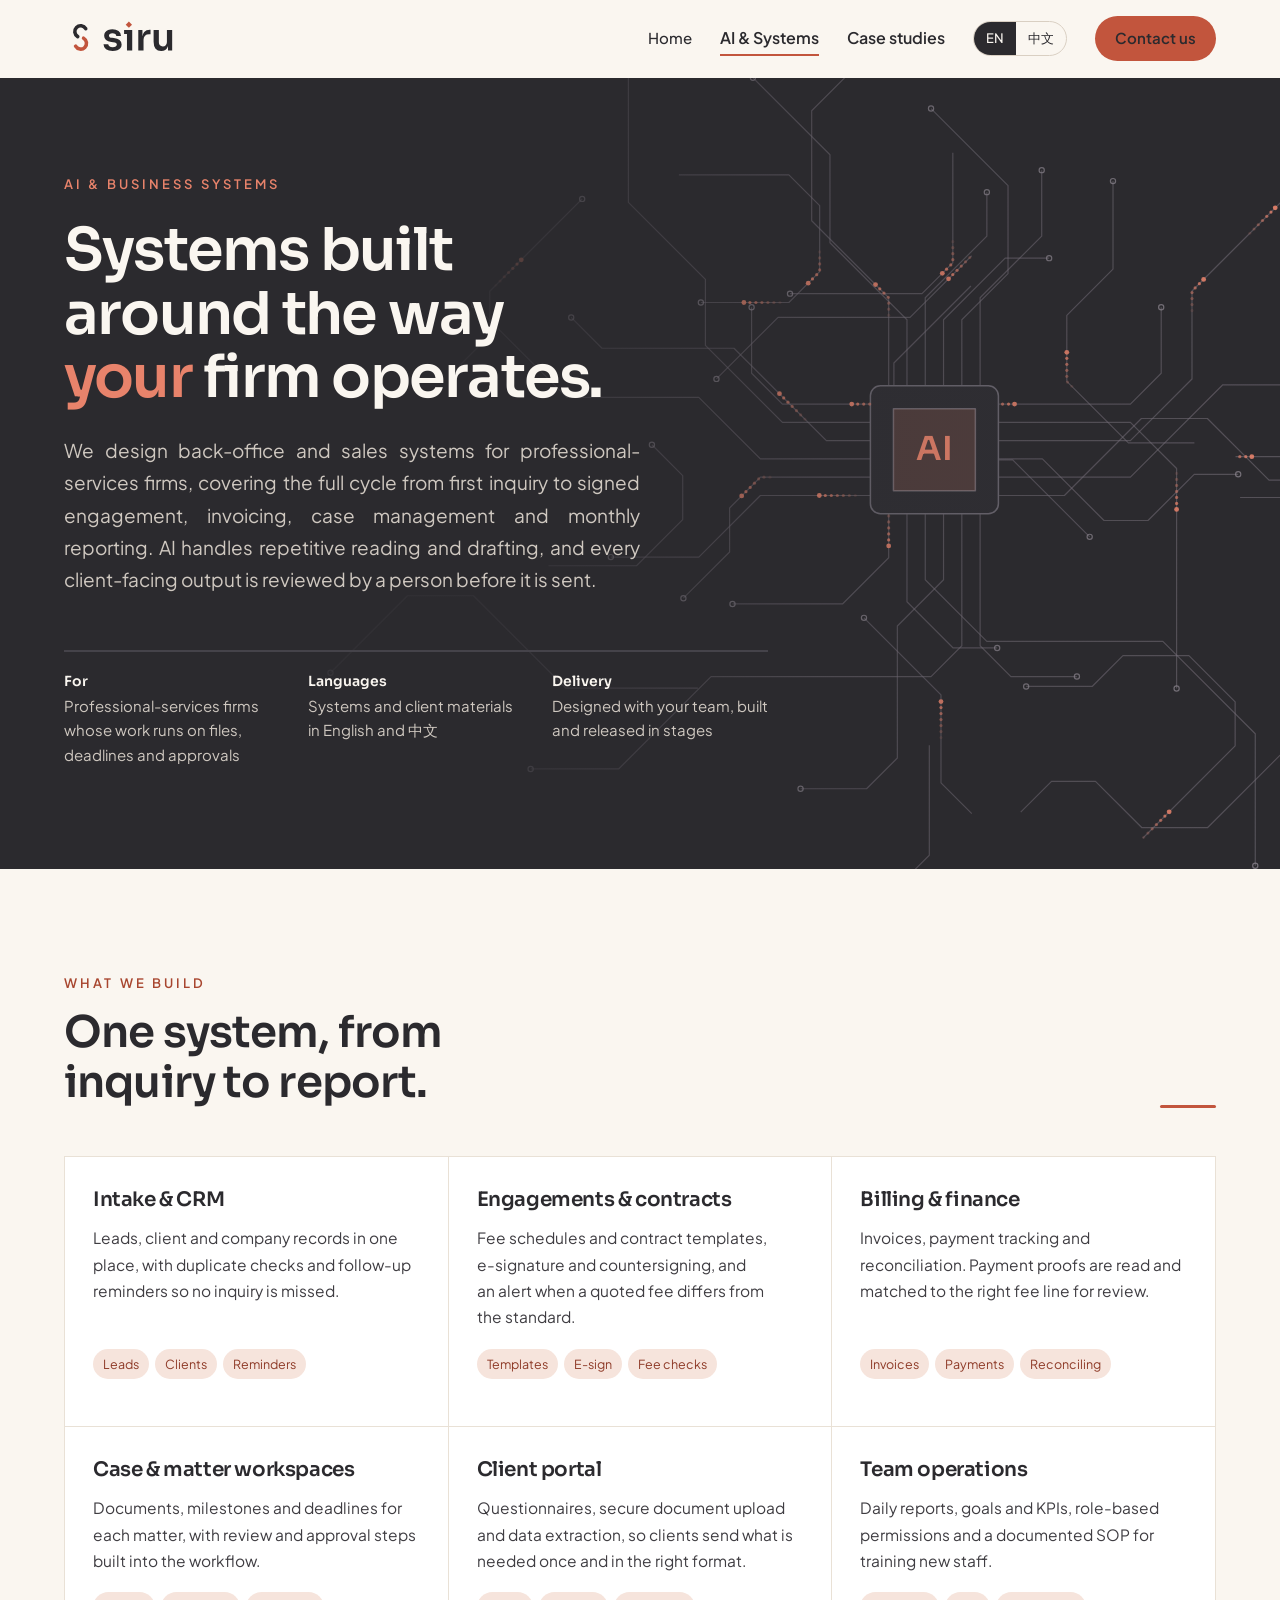
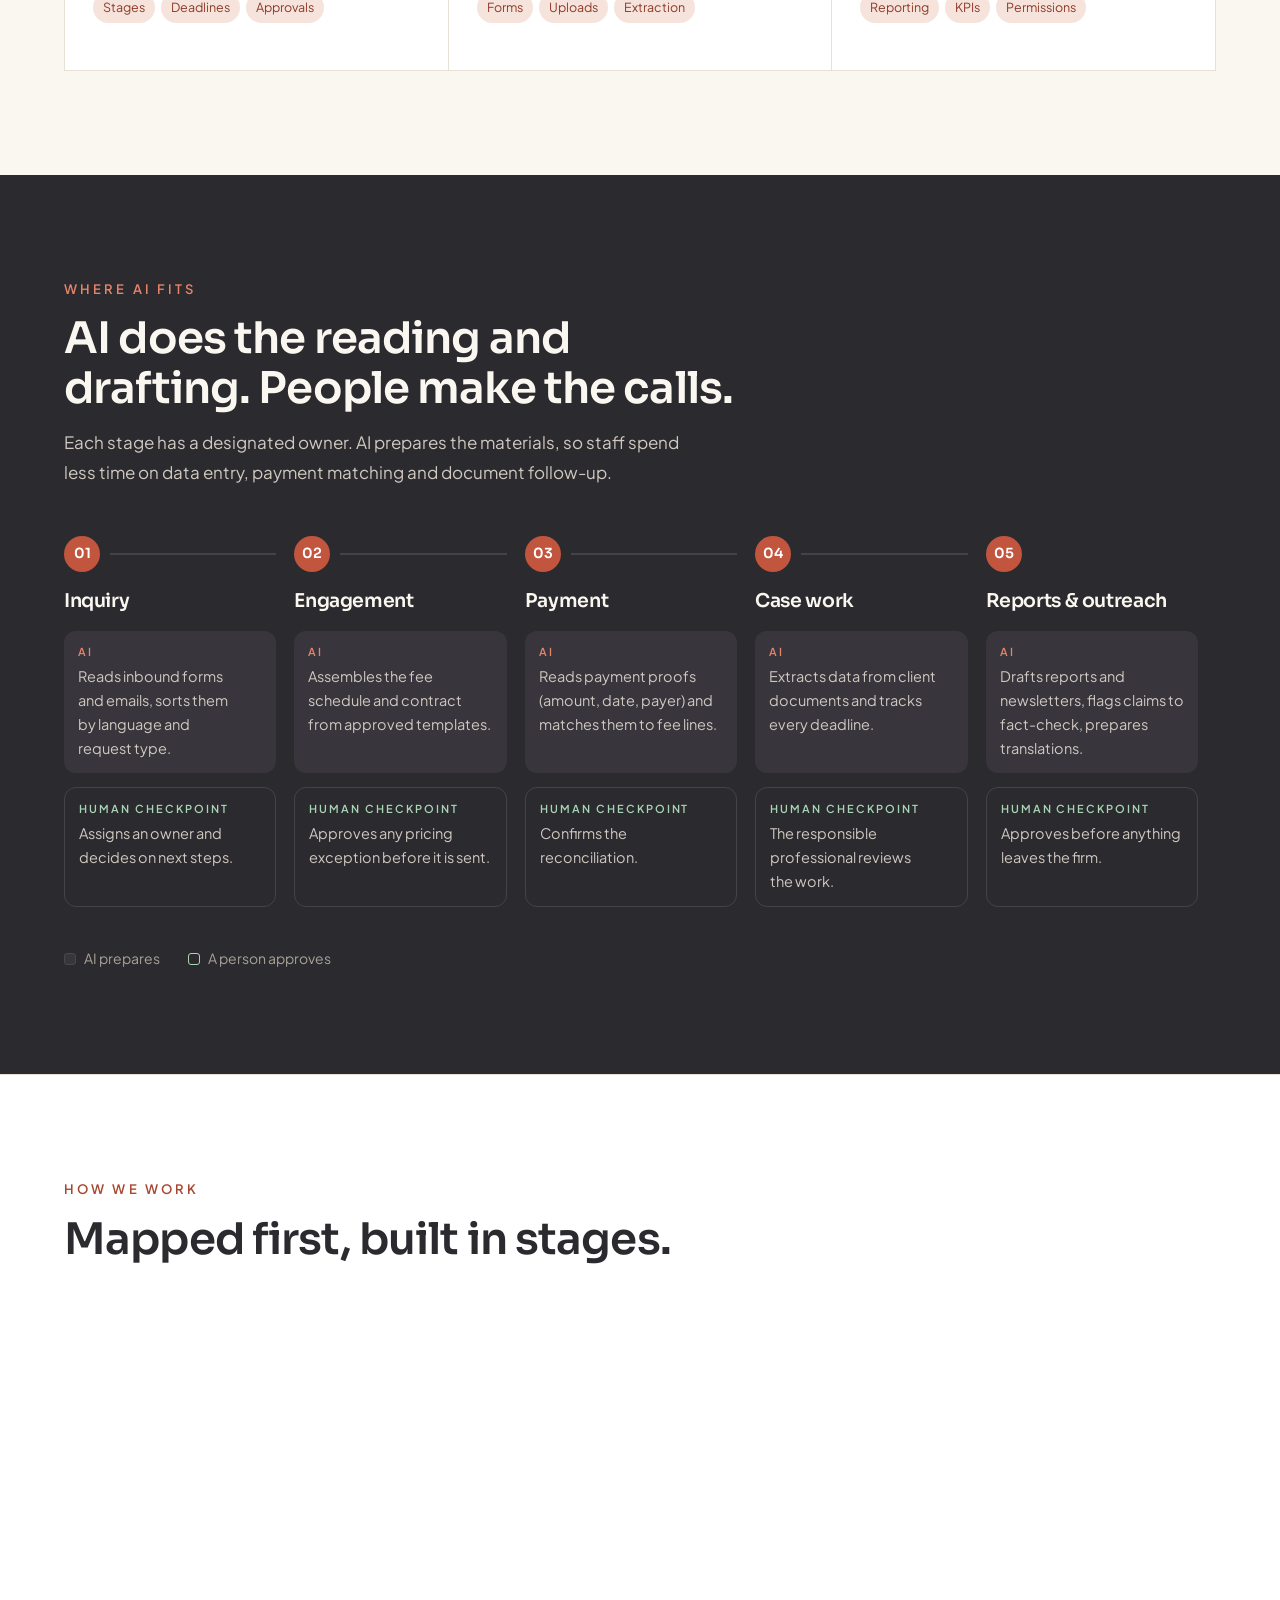
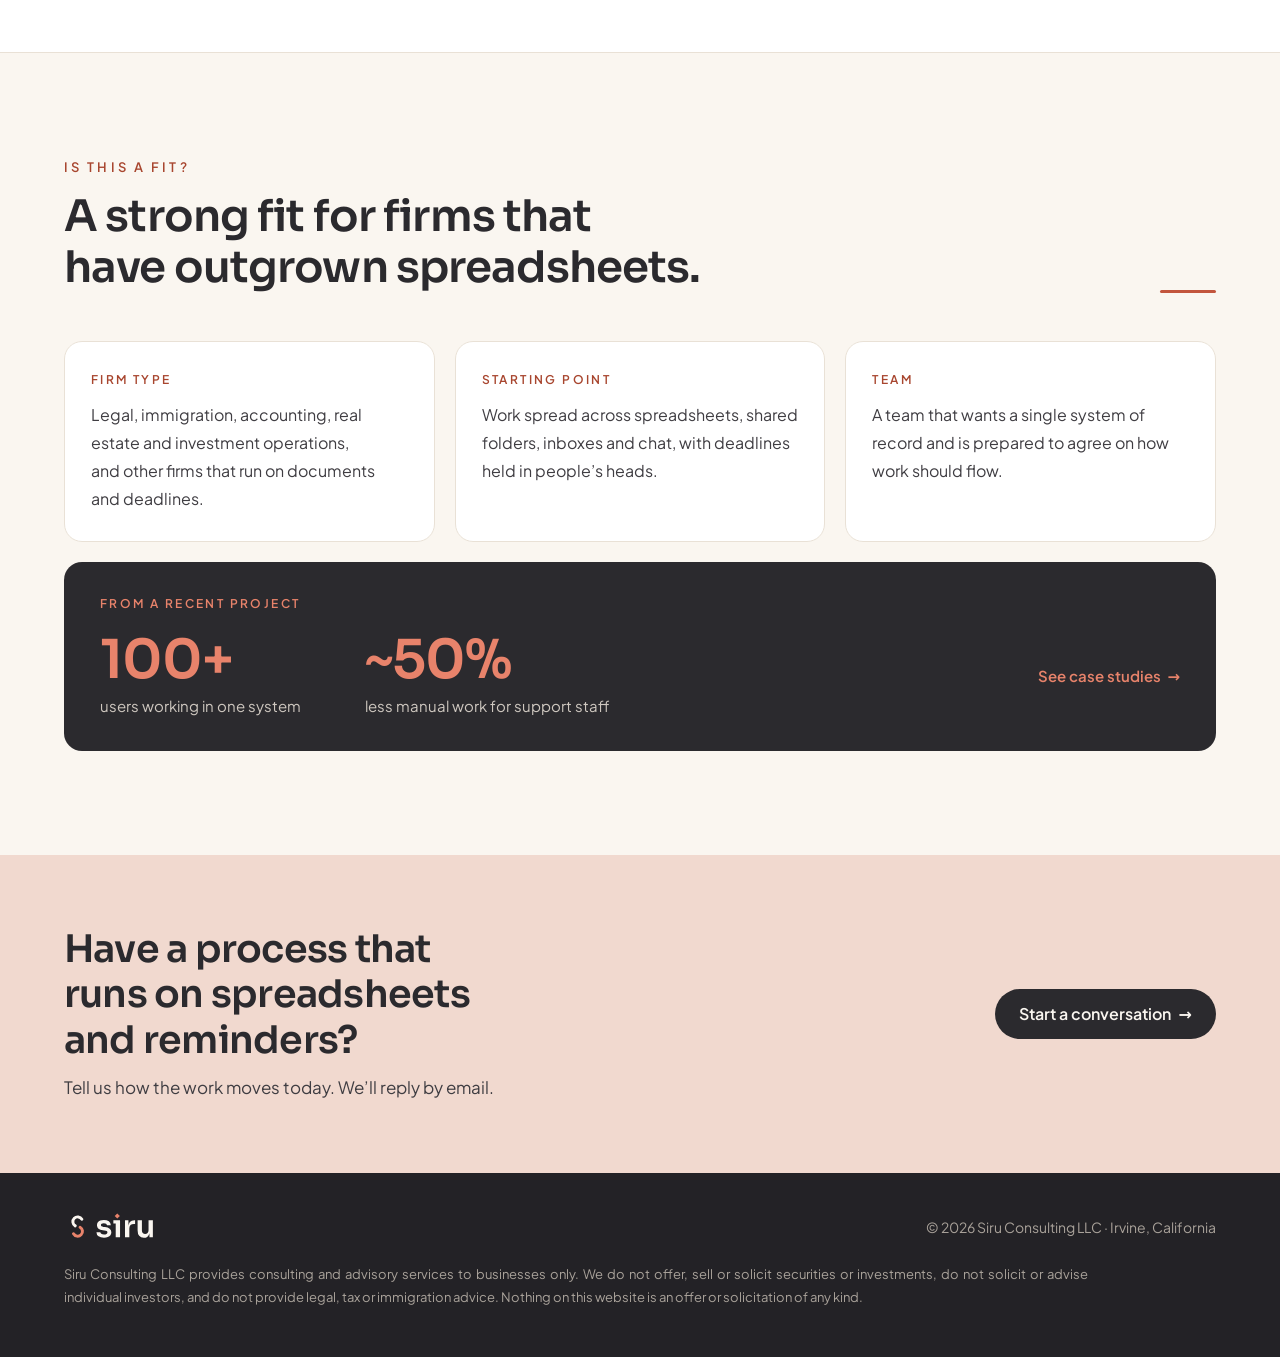
==== commit bb1a52c9: "New hero headline (EN + ZH), AI-first subtitle and titles, new share image Co-Authored-By: Claude Op" ====
--- a/ai-systems/index.html
+++ b/ai-systems/index.html
@@ -16,7 +16,7 @@
 <meta property="og:title" content="AI &amp; Business Systems | Siru Consulting">
 <meta property="og:description" content="Back-office and sales systems for professional-services firms, from first inquiry to monthly reporting. AI handles repetitive reading and drafting, and every client-facing output is reviewed by a person.">
 <meta property="og:url" content="https://siruconsult.com/ai-systems/">
-<meta property="og:image" content="https://siruconsult.com/assets/img/og-image.png">
+<meta property="og:image" content="https://siruconsult.com/assets/img/og-image.png?v=2">
 <meta property="og:locale" content="en_US">
 <meta property="og:locale:alternate" content="zh_CN">
 <meta name="twitter:card" content="summary_large_image">
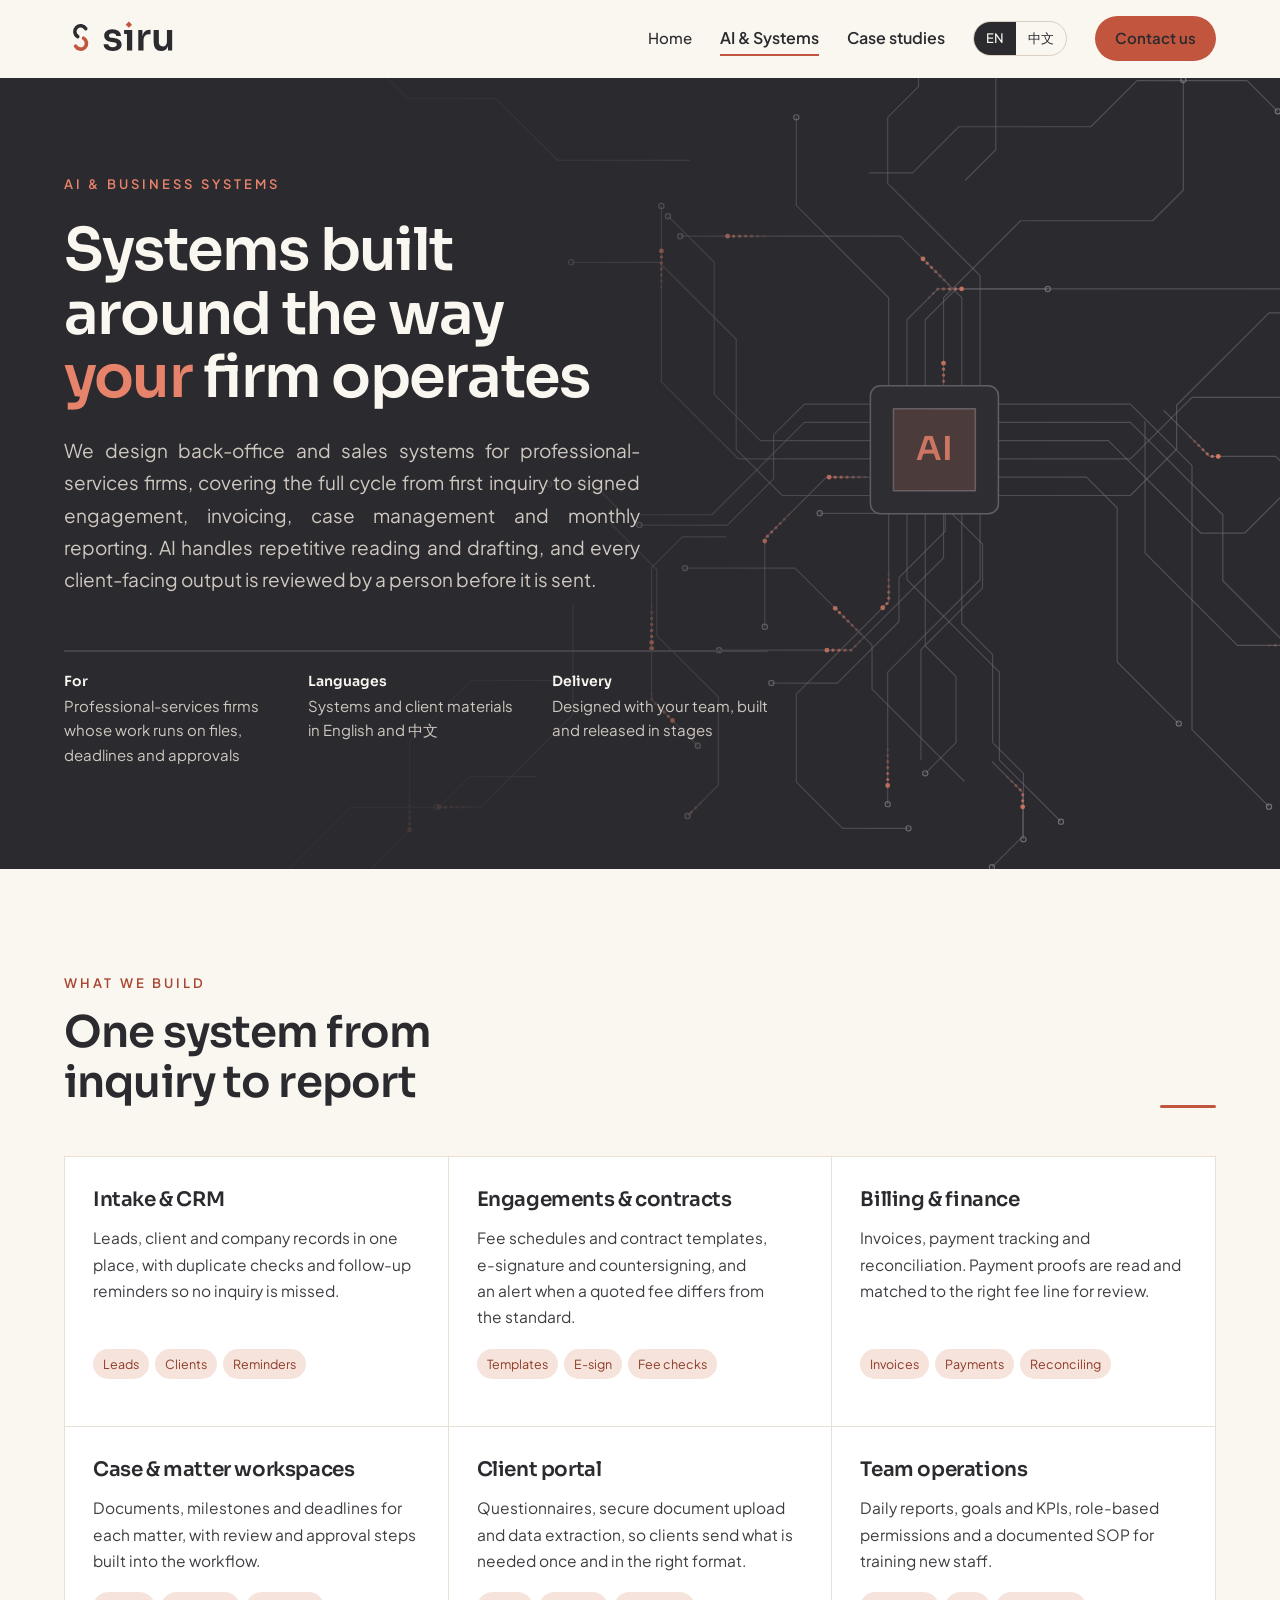
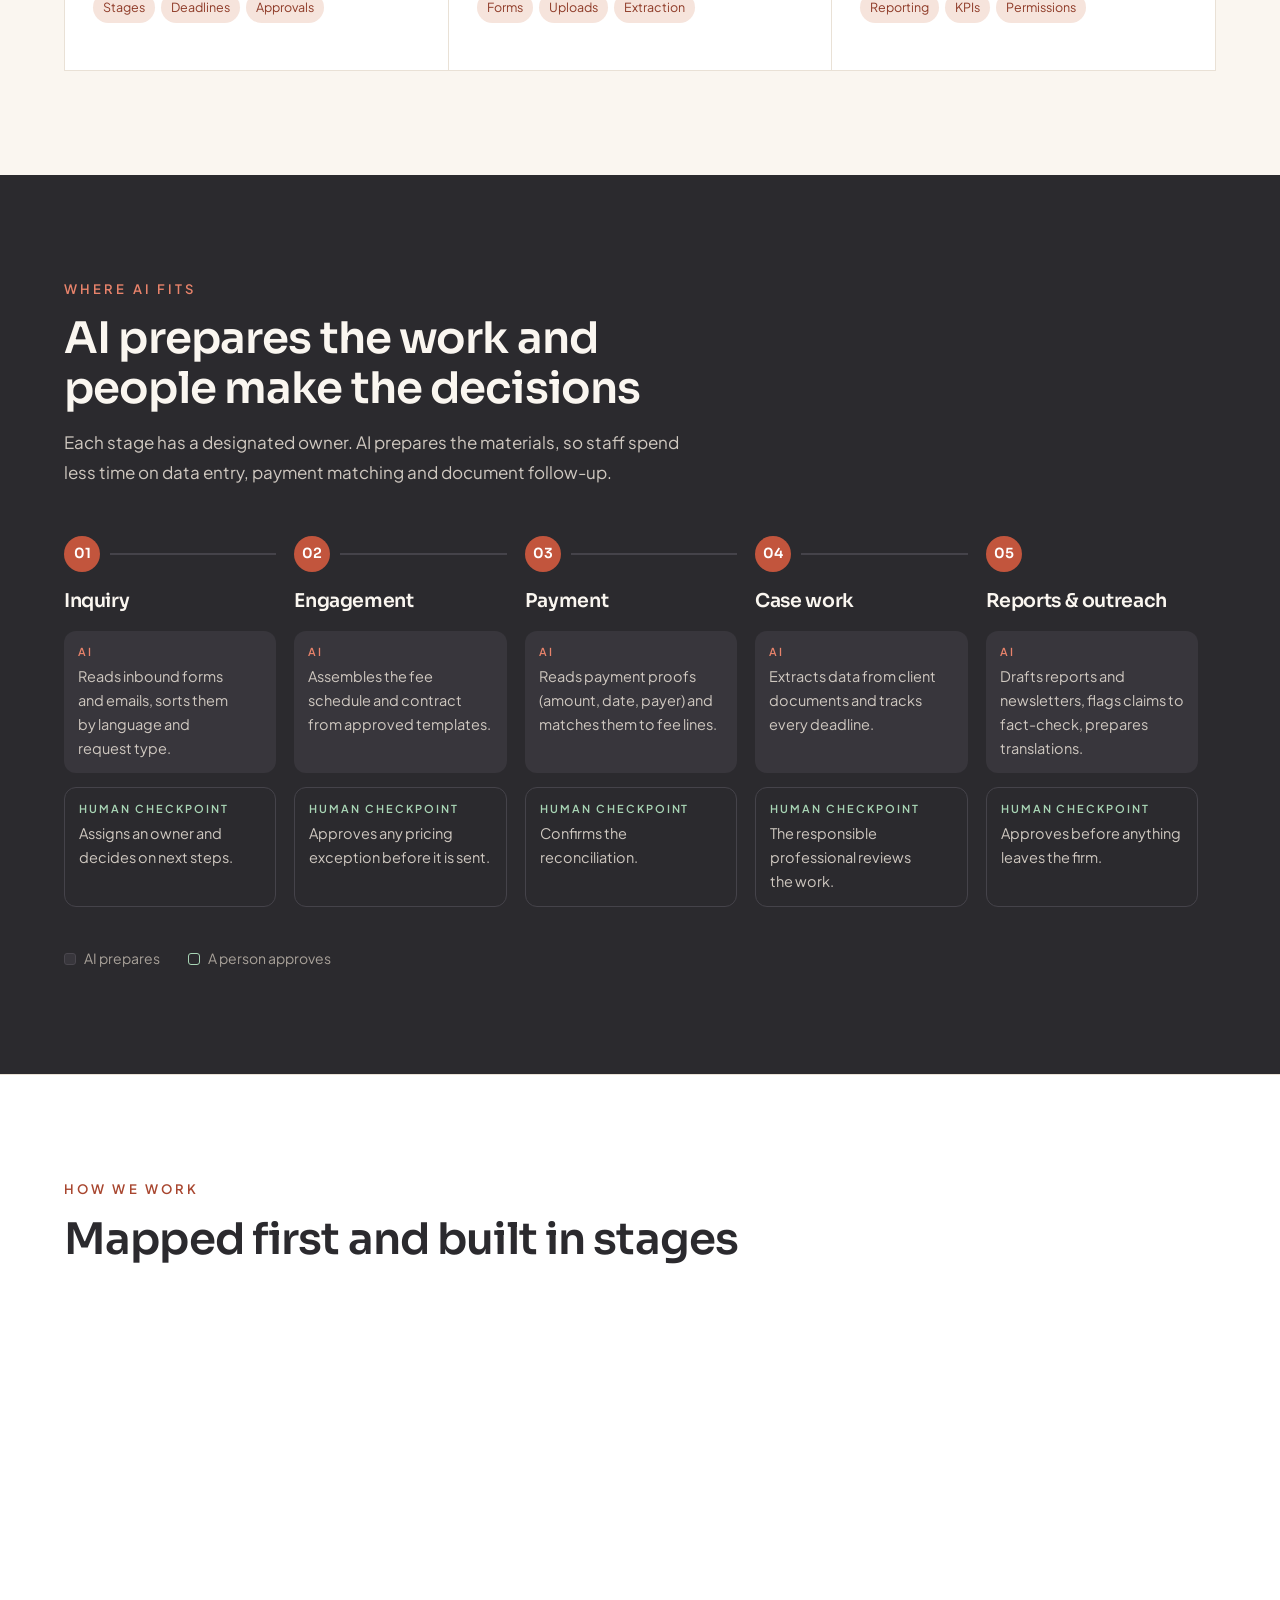
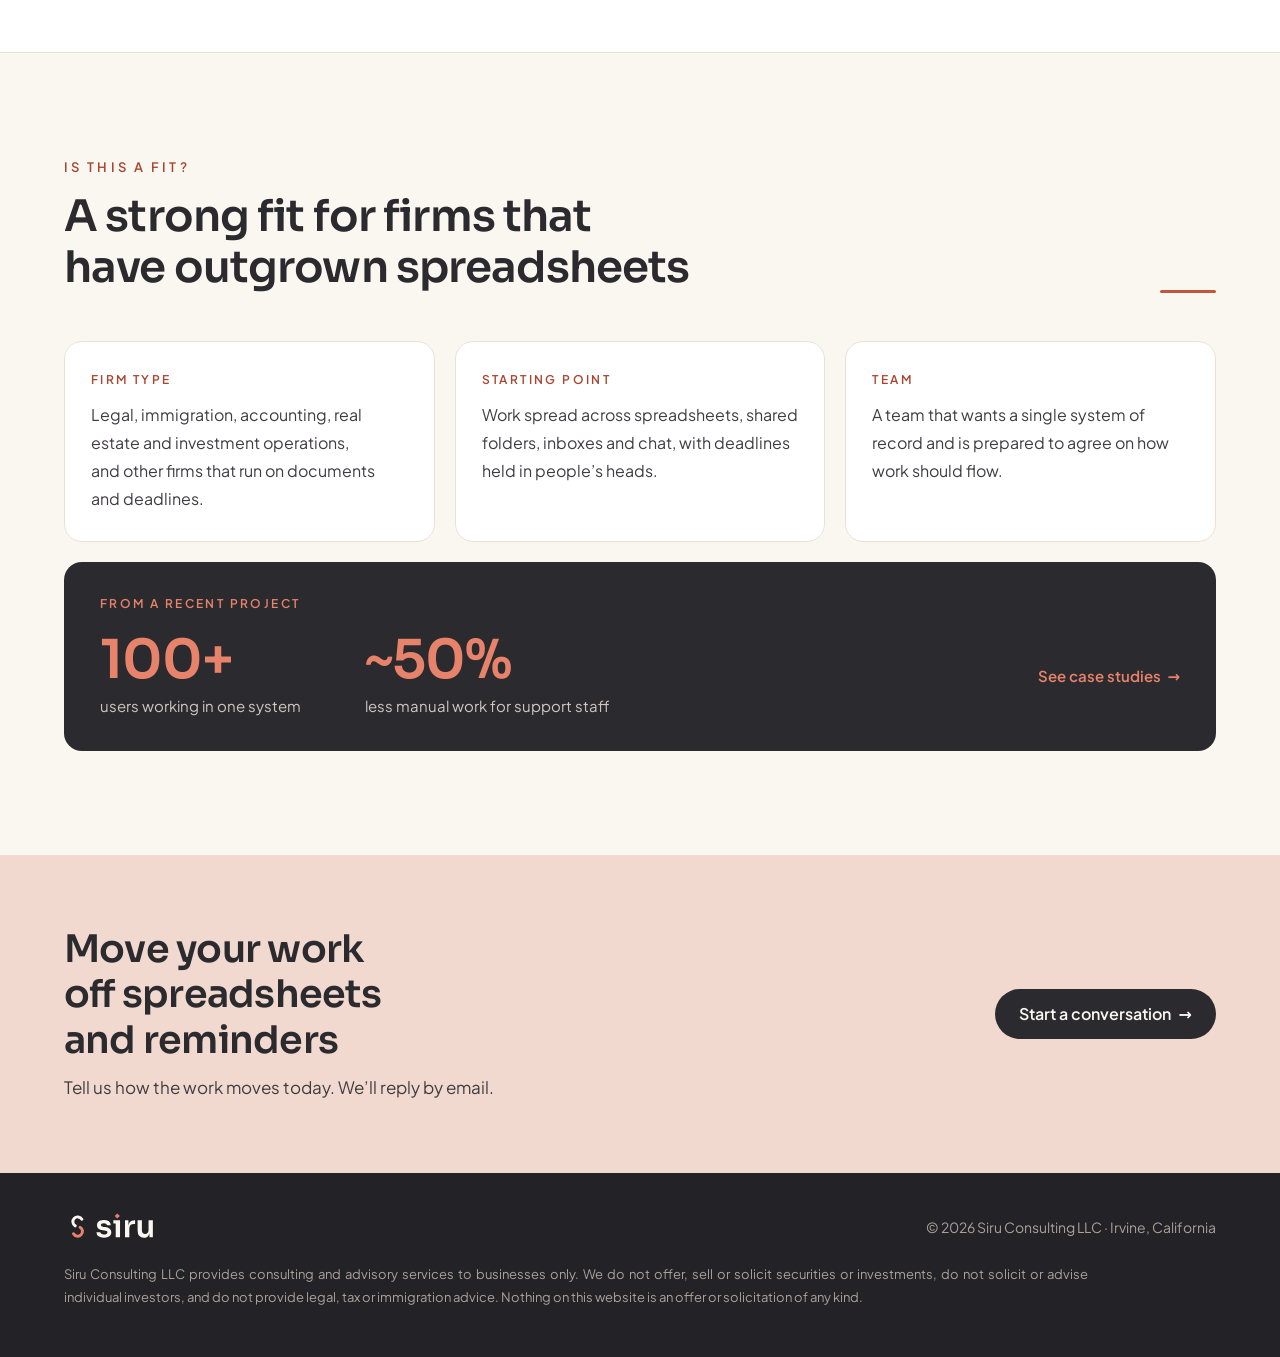
==== commit 2703e225: "Remove punctuation from all headings (EN + ZH), update share image Co-Authored-By: Claude Opus 5.5 <" ====
--- a/ai-systems/index.html
+++ b/ai-systems/index.html
@@ -16,7 +16,7 @@
 <meta property="og:title" content="AI &amp; Business Systems | Siru Consulting">
 <meta property="og:description" content="Back-office and sales systems for professional-services firms, from first inquiry to monthly reporting. AI handles repetitive reading and drafting, and every client-facing output is reviewed by a person.">
 <meta property="og:url" content="https://siruconsult.com/ai-systems/">
-<meta property="og:image" content="https://siruconsult.com/assets/img/og-image.png?v=2">
+<meta property="og:image" content="https://siruconsult.com/assets/img/og-image.png?v=3">
 <meta property="og:locale" content="en_US">
 <meta property="og:locale:alternate" content="zh_CN">
 <meta name="twitter:card" content="summary_large_image">
@@ -49,30 +49,30 @@
 </header>
 <main id="main">
 <section class="ph ph-dark"><canvas class="circuit" data-mode="dark" aria-hidden="true"></canvas><div class="ph-scrim" aria-hidden="true"></div><div class="wrap">
-  <div class="ph-copy"><div class="eyebrow">AI & Business Systems</div><h1>Systems built around the way <em>your</em> firm operates.</h1><p class="lead">We design back-office and sales systems for professional-services firms, covering the full cycle from first inquiry to signed engagement, invoicing, case management and monthly reporting. AI handles repetitive reading and drafting, and every client-facing output is reviewed by a person before it is sent.</p></div>
+  <div class="ph-copy"><div class="eyebrow">AI & Business Systems</div><h1>Systems built around the way <em>your</em> firm operates</h1><p class="lead">We design back-office and sales systems for professional-services firms, covering the full cycle from first inquiry to signed engagement, invoicing, case management and monthly reporting. AI handles repetitive reading and drafting, and every client-facing output is reviewed by a person before it is sent.</p></div>
   <dl class="ph-aside"><div><dt>For</dt><dd>Professional-services firms whose work runs on files, deadlines and approvals</dd></div><div><dt>Languages</dt><dd>Systems and client materials in English and 中文</dd></div><div><dt>Delivery</dt><dd>Designed with your team, built and released in stages</dd></div></dl>
 </div></section>
 <section class="wrap section">
-  <div class="section-head"><div class="titles"><div class="eyebrow">What we build</div><h2>One system, from inquiry to report.</h2></div><div class="rule" aria-hidden="true"></div></div>
+  <div class="section-head"><div class="titles"><div class="eyebrow">What we build</div><h2>One system from inquiry to report</h2></div><div class="rule" aria-hidden="true"></div></div>
   <div class="mods"><article class="mod"><h3>Intake & CRM</h3><p>Leads, client and company records in one place, with duplicate checks and follow-up reminders so no inquiry is missed.</p><ul class="tags"><li>Leads</li><li>Clients</li><li>Reminders</li></ul></article><article class="mod"><h3>Engagements & contracts</h3><p>Fee schedules and contract templates, e-signature and countersigning, and an alert when a quoted fee differs from the standard.</p><ul class="tags"><li>Templates</li><li>E-sign</li><li>Fee checks</li></ul></article><article class="mod"><h3>Billing & finance</h3><p>Invoices, payment tracking and reconciliation. Payment proofs are read and matched to the right fee line for review.</p><ul class="tags"><li>Invoices</li><li>Payments</li><li>Reconciling</li></ul></article><article class="mod"><h3>Case & matter workspaces</h3><p>Documents, milestones and deadlines for each matter, with review and approval steps built into the workflow.</p><ul class="tags"><li>Stages</li><li>Deadlines</li><li>Approvals</li></ul></article><article class="mod"><h3>Client portal</h3><p>Questionnaires, secure document upload and data extraction, so clients send what is needed once and in the right format.</p><ul class="tags"><li>Forms</li><li>Uploads</li><li>Extraction</li></ul></article><article class="mod"><h3>Team operations</h3><p>Daily reports, goals and KPIs, role-based permissions and a documented SOP for training new staff.</p><ul class="tags"><li>Reporting</li><li>KPIs</li><li>Permissions</li></ul></article></div>
 </section>
 <section class="flow-band"><div class="wrap section">
-  <div class="section-head"><div class="titles"><div class="eyebrow">Where AI fits</div><h2>AI does the reading and drafting. People make the calls.</h2><p class="section-intro">Each stage has a designated owner. AI prepares the materials, so staff spend less time on data entry, payment matching and document follow-up.</p></div></div>
+  <div class="section-head"><div class="titles"><div class="eyebrow">Where AI fits</div><h2>AI prepares the work and people make the decisions</h2><p class="section-intro">Each stage has a designated owner. AI prepares the materials, so staff spend less time on data entry, payment matching and document follow-up.</p></div></div>
   <ol class="flow"><li><div class="stage"><span class="dotn">01</span><span class="line"></span></div><h3>Inquiry</h3><p class="ai"><span class="k">AI</span>Reads inbound forms and emails, sorts them by language and request type.</p><p class="hu"><span class="k">Human checkpoint</span>Assigns an owner and decides on next steps.</p></li><li><div class="stage"><span class="dotn">02</span><span class="line"></span></div><h3>Engagement</h3><p class="ai"><span class="k">AI</span>Assembles the fee schedule and contract from approved templates.</p><p class="hu"><span class="k">Human checkpoint</span>Approves any pricing exception before it is sent.</p></li><li><div class="stage"><span class="dotn">03</span><span class="line"></span></div><h3>Payment</h3><p class="ai"><span class="k">AI</span>Reads payment proofs (amount, date, payer) and matches them to fee lines.</p><p class="hu"><span class="k">Human checkpoint</span>Confirms the reconciliation.</p></li><li><div class="stage"><span class="dotn">04</span><span class="line"></span></div><h3>Case work</h3><p class="ai"><span class="k">AI</span>Extracts data from client documents and tracks every deadline.</p><p class="hu"><span class="k">Human checkpoint</span>The responsible professional reviews the work.</p></li><li><div class="stage"><span class="dotn">05</span><span class="line"></span></div><h3>Reports & outreach</h3><p class="ai"><span class="k">AI</span>Drafts reports and newsletters, flags claims to fact-check, prepares translations.</p><p class="hu"><span class="k">Human checkpoint</span>Approves before anything leaves the firm.</p></li></ol>
   <div class="flow-legend"><span><i class="l-ai"></i>AI prepares</span><span><i class="l-hu"></i>A person approves</span></div>
 </div></section>
 <section class="band"><div class="wrap section">
-  <div class="section-head"><div class="titles"><div class="eyebrow">How we work</div><h2>Mapped first, built in stages.</h2></div></div>
+  <div class="section-head"><div class="titles"><div class="eyebrow">How we work</div><h2>Mapped first and built in stages</h2></div></div>
   <ol class="steps reveal"><li class="step s0"><div class="n" aria-hidden="true">01</div><h3>Map the work</h3><p>Before designing anything, we work with your staff to trace real files from start to finish.</p></li><li class="step s1"><div class="n" aria-hidden="true">02</div><h3>Design</h3><p>Data structure, roles, permissions and approval points are agreed with you in plain language.</p></li><li class="step s2"><div class="n" aria-hidden="true">03</div><h3>Build in stages</h3><p>Each release goes to a test site first and is reviewed before it reaches your team.</p></li><li class="step s3"><div class="n" aria-hidden="true">04</div><h3>Hand over</h3><p>We provide guides for each role, set up error alerts and continue to adjust the system as your needs change.</p></li></ol>
 </div></section>
 <section class="wrap section">
-  <div class="section-head"><div class="titles"><div class="eyebrow">Is this a fit?</div><h2>A strong fit for firms that have outgrown spreadsheets.</h2></div><div class="rule" aria-hidden="true"></div></div>
+  <div class="section-head"><div class="titles"><div class="eyebrow">Is this a fit?</div><h2>A strong fit for firms that have outgrown spreadsheets</h2></div><div class="rule" aria-hidden="true"></div></div>
   <div class="fit-grid"><div class="fit-card"><div class="fit-k">Firm type</div><p>Legal, immigration, accounting, real estate and investment operations, and other firms that run on documents and deadlines.</p></div><div class="fit-card"><div class="fit-k">Starting point</div><p>Work spread across spreadsheets, shared folders, inboxes and chat, with deadlines held in people’s heads.</p></div><div class="fit-card"><div class="fit-k">Team</div><p>A team that wants a single system of record and is prepared to agree on how work should flow.</p></div><div class="fit-res"><div class="fit-k">From a recent project</div><div class="stats"><div class="stat"><b>100+</b><span>users working in one system</span></div><div class="stat"><b>~50%</b><span>less manual work for support staff</span></div></div><a class="card-more" href="../work/">See case studies <span aria-hidden="true">→</span></a></div></div>
 </section>
 </main>
 <section class="cta">
   <div class="wrap">
-    <div><h2>Have a process that runs on spreadsheets and reminders?</h2><p>Tell us how the work moves today. We’ll reply by email.</p></div>
+    <div><h2>Move your work off spreadsheets and reminders</h2><p>Tell us how the work moves today. We’ll reply by email.</p></div>
     <a class="btn btn-dark" href="../#contact">Start a conversation <span class="arrow" aria-hidden="true">→</span></a>
   </div>
 </section>
